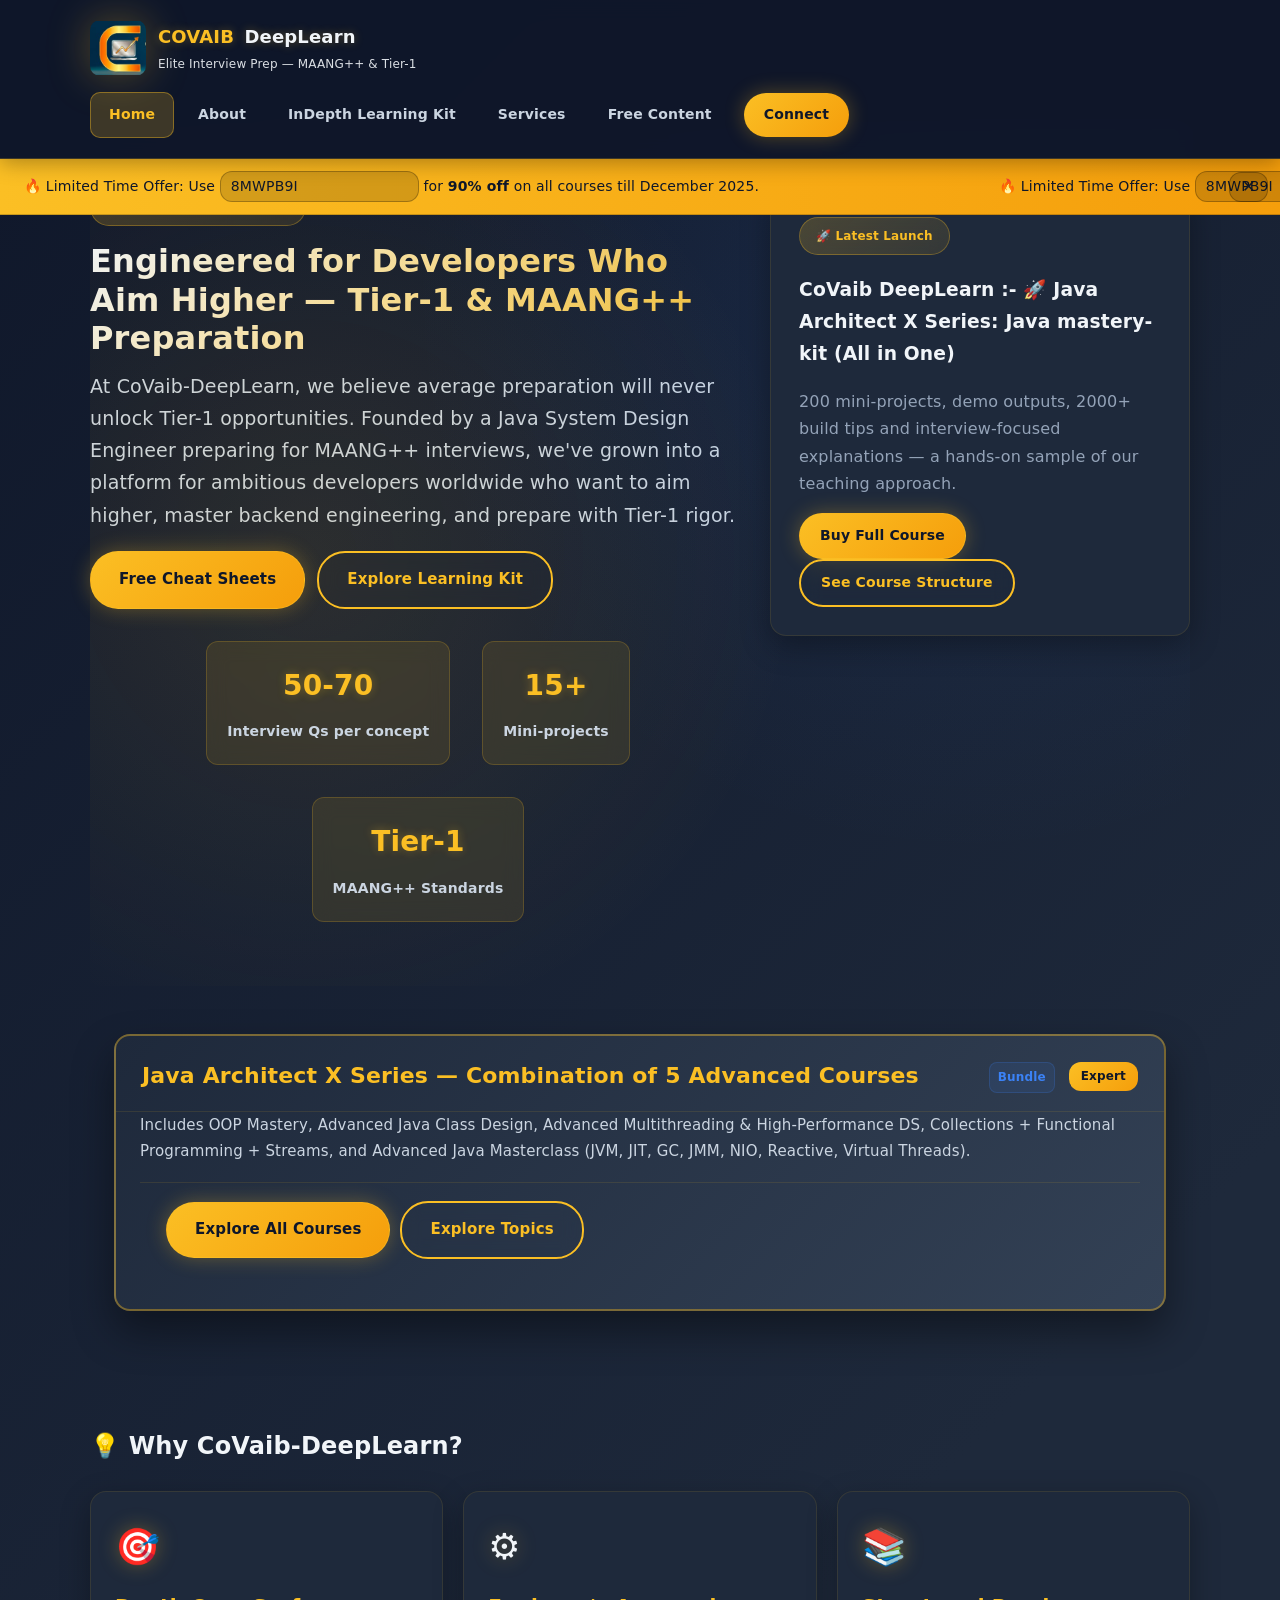
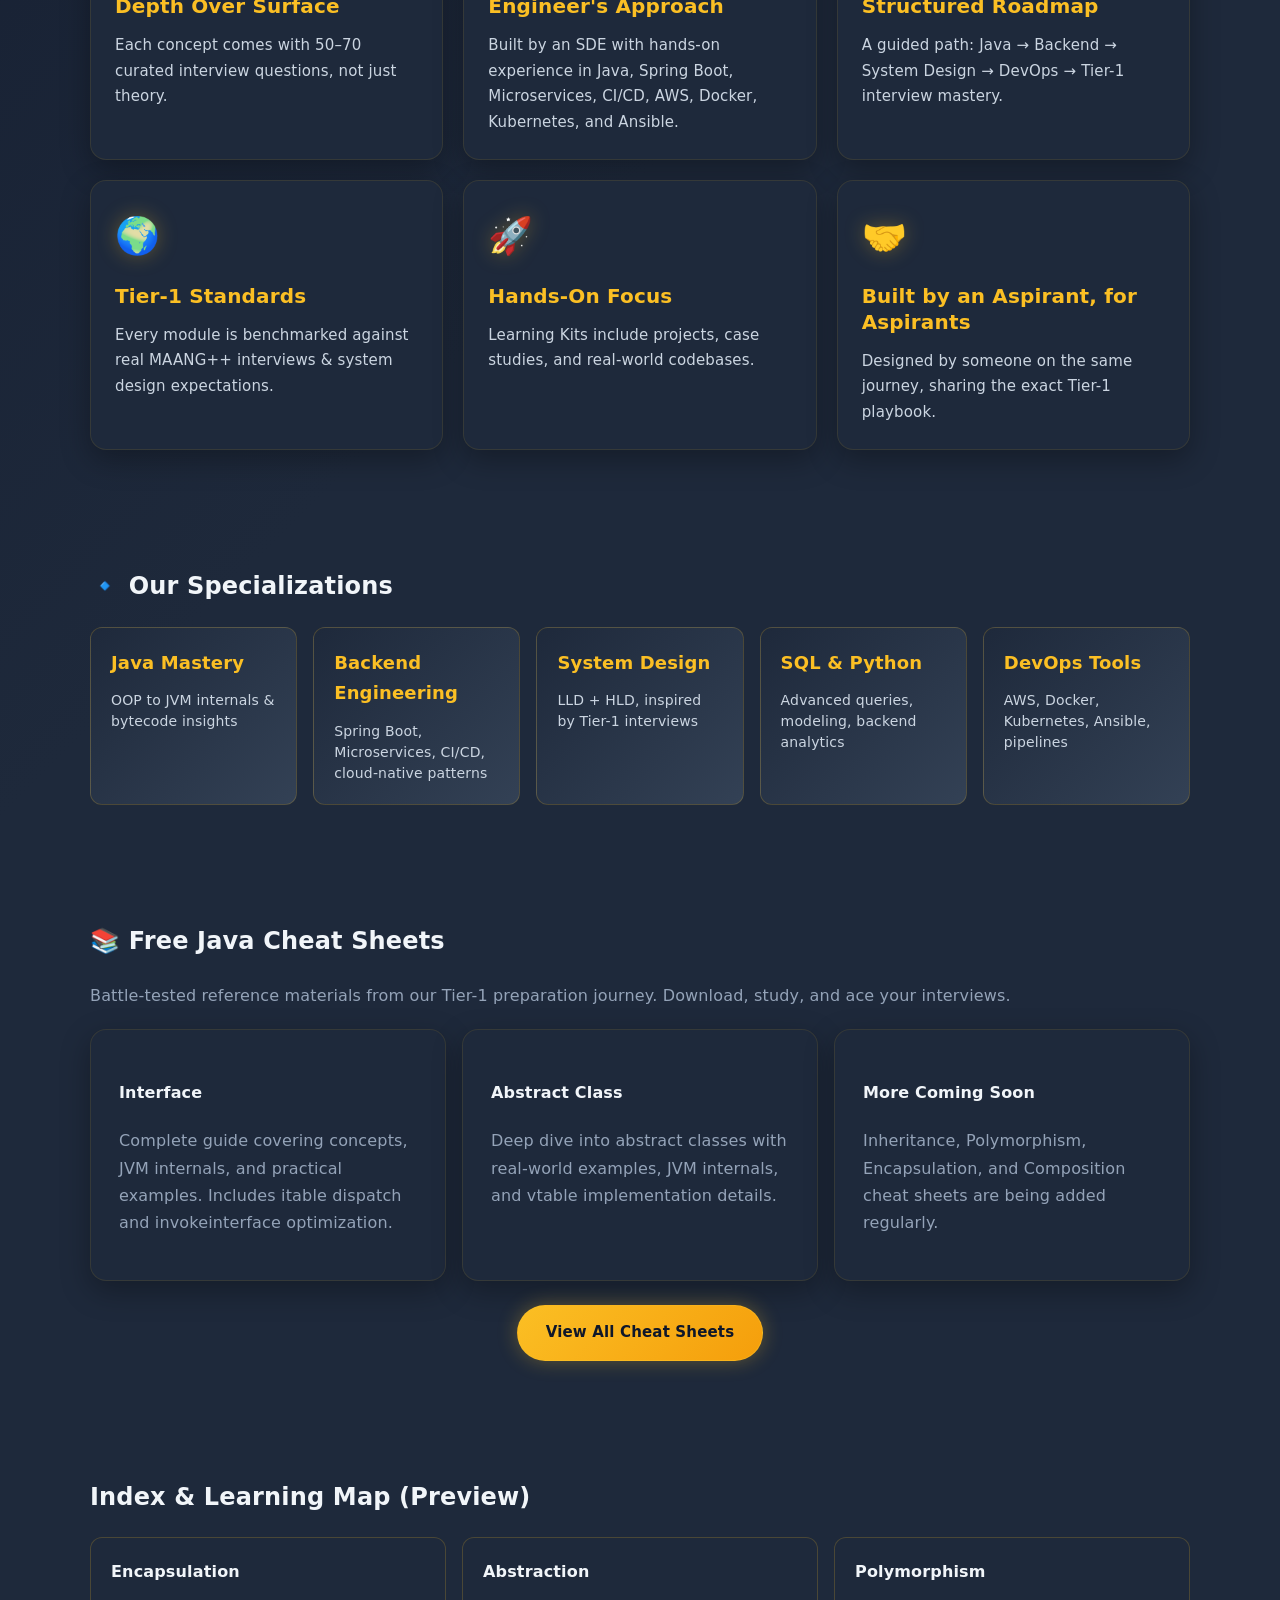
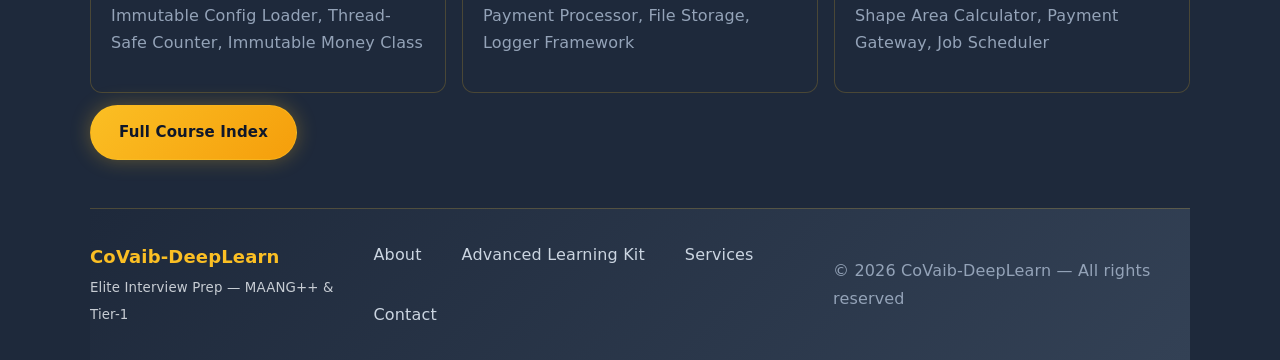
==== index.html @ 05e58637 "Copy Covaib-deepLearn website code into repository" ====
<!doctype html>
<html lang="en">
<head>
  <meta charset="utf-8" />
  <meta name="viewport" content="width=device-width,initial-scale=1" />
  <title>CoVaib-DeepLearn — Elite Tier-1 Interview Prep</title>
  <meta name="description" content="CoVaib-DeepLearn — Java, System Design, Microservices, Spring Boot, Advanced SQL. Learn with project-backed Tier-1 rigor." />
  <link rel="stylesheet" href="assets/style.css" />
  <link rel="icon" href="assets/Logo.jpg" />
</head>
<body>
  <header class="site-header">
    <div class="wrap header-inner">
      <a class="brand" href="index.html">
        <img src="assets/Logo.jpg" alt="CoVaib-DeepLearn logo" class="logo" />
        <div class="brand-text">
          <strong class="brand-name">COVAIB <span class="brand-sub">DeepLearn</span></strong>
          <small>Elite Interview Prep — MAANG++ & Tier-1</small>
        </div>
      </a>

      <nav class="nav">
        <a href="index.html" aria-current="page">Home</a>
        <a href="about.html">About</a>
        <a href="courses.html">InDepth Learning Kit</a>
        <a href="services.html">Services</a>
        <a href="free-content.html">Free Content</a>
        <a href="contact.html" class="cta">Connect</a>
      </nav>
    </div>
  </header>

  <div class="offer-banner" id="offerBanner">
    <div class="inner">
      <div class="marquee-content">
        <span>🔥 Limited Time Offer: Use <span class="offer-code">8MWPB9I</span> for <strong>90% off</strong> on all courses till December 2025.</span>
        <span>🔥 Limited Time Offer: Use <span class="offer-code">8MWPB9I</span> for <strong>90% off</strong> on all courses till December 2025.</span>
      </div>
      <button class="offer-close" id="offerClose" aria-label="Close offer">✕</button>
    </div>
  </div>

  <main>
    <!-- HERO -->
    <section class="hero wrap">
      <div class="hero-left">
        <span class="badge">🚀 CoVaib-DeepLearn Elite</span>
        <h1>Engineered for Developers Who Aim Higher — Tier-1 & MAANG++ Preparation</h1>
        <p class="lead">At CoVaib-DeepLearn, we believe average preparation will never unlock Tier-1 opportunities. Founded by a Java System Design Engineer preparing for MAANG++ interviews, we've grown into a platform for ambitious developers worldwide who want to aim higher, master backend engineering, and prepare with Tier-1 rigor.</p>

        <div class="actions">
          <a class="btn primary" href="cheat-sheets.html">Free Cheat Sheets</a>
          <a class="btn ghost" href="courses.html">Explore Learning Kit</a>
        </div>

        <div class="hero-stats">
          <div class="stat">
            <strong>50-70</strong>
            <span>Interview Qs per concept</span>
          </div>
          <div class="stat">
            <strong>15+</strong>
            <span>Mini-projects</span>
          </div>
          <div class="stat">
            <strong>Tier-1</strong>
            <span>MAANG++ Standards</span>
          </div>
        </div>
      </div>

      <aside class="hero-right card">
        <span class="badge">🚀 Latest Launch</span>
        <h3>CoVaib DeepLearn :- 🚀 Java Architect X Series: Java mastery-kit (All in One)</h3>
        <p class="muted">200 mini-projects, demo outputs, 2000+ build tips and interview-focused explanations — a hands-on sample of our teaching approach.</p>
        <div style="margin-top:12px">
          <a class="btn small" href="https://shivaniofficial.gumroad.com/l/qqallm" target="_blank">Buy Full Course</a>
          <a class="btn small ghost" href="courses.html">See Course Structure</a>
        </div>
      </aside>
    </section>

    <!-- FEATURED BUNDLE: JAVA ARCHITECT X SERIES -->
    <section class="content-section" id="architect-x-series">
      <div class="wrap">
        <div class="content-card featured">
          <div class="content-header">
            <h3>Java Architect X Series — Combination of 5 Advanced Courses</h3>
            <span class="content-type">Bundle</span>
            <span class="difficulty-badge">Expert</span>
          </div>
          <div class="content-preview">
            <p class="muted">Includes OOP Mastery, Advanced Java Class Design, Advanced Multithreading & High-Performance DS, Collections + Functional Programming + Streams, and Advanced Java Masterclass (JVM, JIT, GC, JMM, NIO, Reactive, Virtual Threads).</p>
            <div class="content-actions">
              <a class="btn primary" href="courses.html">Explore All Courses</a>
              <a class="btn ghost explore-toggle" data-target="#bundleTopics">Explore Topics</a>
            </div>
            <div class="explore-content" id="bundleTopics">
              <h4>OOP Course</h4>
              <ul class="course-topics">
                <li>Encapsulation</li>
                <li>Inheritance</li>
                <li>Polymorphism</li>
                <li>Composition</li>
                <li>Abstraction</li>
              </ul>
              <h4 style="margin-top:12px">Advanced Java Class Design & Object Management</h4>
              <ul class="course-topics">
                <li>this, super & constructor chaining (JVM init order)</li>
                <li>Copy constructor & object cloning (deep vs shallow)</li>
                <li>Serialization vs cloning — tradeoffs</li>
                <li>Singletons: enum, reflection & serialization-safe</li>
                <li>final, finally, finalize — GC lifecycle</li>
                <li>Covariance & contravariance</li>
                <li>Immutable classes & collections</li>
                <li>Marker interfaces (Serializable, Cloneable)</li>
                <li>static keyword deep dive</li>
                <li>Java String internals & performance</li>
              </ul>
              <h4 style="margin-top:12px">Advanced Multithreading, Concurrency & High-Performance DS</h4>
              <ul class="course-topics">
                <li>Threads, synchronization, locks, volatile</li>
                <li>ExecutorService, Future & CompletableFuture</li>
                <li>ForkJoin & work-stealing</li>
                <li>Atomic & ThreadLocal</li>
                <li>LRU Cache patterns</li>
                <li>Skip List — ConcurrentSkipListMap/Set</li>
                <li>Trie (prefix tree) concurrency</li>
              </ul>
              <h4 style="margin-top:12px">Collections, Functional Programming & Streams</h4>
              <ul class="course-topics">
                <li>List, Set, Map, Queue, Deque performance</li>
                <li>Concurrent collections</li>
                <li>Lambdas, method references, Optionals</li>
                <li>Streams: intermediate vs terminal, collectors</li>
                <li>Parallel streams, lazy evaluation</li>
              </ul>
              <h4 style="margin-top:12px">Advanced Java Masterclass</h4>
              <ul class="course-topics">
                <li>JVM Internals, Class Loading & Linking</li>
                <li>GC Tuning & Log Analysis</li>
                <li>JIT & HotSpot optimizations</li>
                <li>Java Memory Model (JMM)</li>
                <li>NIO, Async I/O, Reactive Programming</li>
                <li>Advanced Concurrency & Virtual Threads (Java 21+)</li>
              </ul>
            </div>
          </div>
        </div>
      </div>
    </section>

    <!-- WHY COVAIB -->
    <section id="why-covaib" class="wrap section">
      <h2>💡 Why CoVaib-DeepLearn?</h2>
      <div class="features-grid">
        <div class="feature-card">
          <div class="feature-icon">🎯</div>
          <h3>Depth Over Surface</h3>
          <p>Each concept comes with 50–70 curated interview questions, not just theory.</p>
        </div>
        <div class="feature-card">
          <div class="feature-icon">⚙️</div>
          <h3>Engineer's Approach</h3>
          <p>Built by an SDE with hands-on experience in Java, Spring Boot, Microservices, CI/CD, AWS, Docker, Kubernetes, and Ansible.</p>
        </div>
        <div class="feature-card">
          <div class="feature-icon">📚</div>
          <h3>Structured Roadmap</h3>
          <p>A guided path: Java → Backend → System Design → DevOps → Tier-1 interview mastery.</p>
        </div>
        <div class="feature-card">
          <div class="feature-icon">🌍</div>
          <h3>Tier-1 Standards</h3>
          <p>Every module is benchmarked against real MAANG++ interviews & system design expectations.</p>
        </div>
        <div class="feature-card">
          <div class="feature-icon">🚀</div>
          <h3>Hands-On Focus</h3>
          <p>Learning Kits include projects, case studies, and real-world codebases.</p>
        </div>
        <div class="feature-card">
          <div class="feature-icon">🤝</div>
          <h3>Built by an Aspirant, for Aspirants</h3>
          <p>Designed by someone on the same journey, sharing the exact Tier-1 playbook.</p>
        </div>
      </div>
    </section>

    <!-- SPECIALIZATIONS -->
    <section class="wrap section">
      <h2>🔹 Our Specializations</h2>
      <div class="specializations-grid">
        <div class="spec-card">
          <h3>Java Mastery</h3>
          <p>OOP to JVM internals & bytecode insights</p>
        </div>
        <div class="spec-card">
          <h3>Backend Engineering</h3>
          <p>Spring Boot, Microservices, CI/CD, cloud-native patterns</p>
        </div>
        <div class="spec-card">
          <h3>System Design</h3>
          <p>LLD + HLD, inspired by Tier-1 interviews</p>
        </div>
        <div class="spec-card">
          <h3>SQL & Python</h3>
          <p>Advanced queries, modeling, backend analytics</p>
        </div>
        <div class="spec-card">
          <h3>DevOps Tools</h3>
          <p>AWS, Docker, Kubernetes, Ansible, pipelines</p>
        </div>
      </div>
    </section>

    <!-- FREE CHEAT SHEETS -->
    <section id="cheat-sheets" class="wrap section">
      <h2>📚 Free Java Cheat Sheets</h2>
      <p class="muted">Battle-tested reference materials from our Tier-1 preparation journey. Download, study, and ace your interviews.</p>

      <div class="grid-3">
        <article class="card">
          <h4>Interface</h4>
          <p class="muted">Complete guide covering concepts, JVM internals, and practical examples. Includes itable dispatch and invokeinterface optimization.</p>
        </article>

        <article class="card">
          <h4>Abstract Class</h4>
          <p class="muted">Deep dive into abstract classes with real-world examples, JVM internals, and vtable implementation details.</p>
        </article>

        <article class="card">
          <h4>More Coming Soon</h4>
          <p class="muted">Inheritance, Polymorphism, Encapsulation, and Composition cheat sheets are being added regularly.</p>
        </article>
      </div>

      <div style="text-align:center;margin-top:24px">
        <a class="btn primary" href="cheat-sheets.html">View All Cheat Sheets</a>
      </div>
    </section>

    <!-- INDEX PREVIEW -->
    <section class="wrap section">
      <h2>Index & Learning Map (Preview)</h2>
      <div class="index-grid">
        <div class="index-card">
          <strong>Encapsulation</strong>
          <p class="muted">Immutable Config Loader, Thread-Safe Counter, Immutable Money Class</p>
        </div>
        <div class="index-card">
          <strong>Abstraction</strong>
          <p class="muted">Payment Processor, File Storage, Logger Framework</p>
        </div>
        <div class="index-card">
          <strong>Polymorphism</strong>
          <p class="muted">Shape Area Calculator, Payment Gateway, Job Scheduler</p>
        </div>
      </div>
      <div style="margin-top:12px">
        <a class="btn" href="courses.html">Full Course Index</a>
      </div>
    </section>
  </main>

  <footer class="site-footer">
    <div class="wrap footer-inner">
      <div>
        <strong>CoVaib-DeepLearn</strong><br />
        <small class="muted">Elite Interview Prep — MAANG++ & Tier-1</small>
      </div>
      <div class="footer-actions">
        <a href="about.html">About</a>
        <a href="courses.html">Advanced Learning Kit</a>
        <a href="services.html">Services</a>
        <a href="contact.html">Contact</a>
      </div>
      <div class="muted">© <span id="year"></span> CoVaib-DeepLearn — All rights reserved</div>
    </div>
  </footer>

  <a href="#top" id="backToTop" class="back-to-top"><span class="btn ghost">Back to top ↑</span></a>

  <script>
    document.getElementById('year').textContent = new Date().getFullYear();
    const backToTop = document.getElementById('backToTop');
    window.addEventListener('scroll',()=>{
      if(window.scrollY>300){backToTop.classList.add('show')}else{backToTop.classList.remove('show')}
    });
    // offer banner close (persist for session) and dynamic positioning
    (function(){
      const banner=document.getElementById('offerBanner');
      const close=document.getElementById('offerClose');
      const body=document.body;
      const header=document.querySelector('.site-header');
      function updateBannerPosition(){
        if(header&&banner){
          const headerHeight=header.offsetHeight;
          banner.style.top=headerHeight+'px';
        }
      }
      function updateBannerState(){
        if(banner&&banner.style.display!=='none'){
          body.classList.add('has-offer-banner');
          updateBannerPosition();
        }else{
          body.classList.remove('has-offer-banner');
        }
      }
      if(sessionStorage.getItem('offerDismissed')==='1'){
        if(banner)banner.style.display='none';
      }else{
        body.classList.add('has-offer-banner');
      }
      updateBannerPosition();
      updateBannerState();
      window.addEventListener('resize',updateBannerPosition);
      close&&close.addEventListener('click',()=>{
        if(banner)banner.style.display='none';
        sessionStorage.setItem('offerDismissed','1');
        body.classList.remove('has-offer-banner');
      });
    })();
    // explore toggle
    document.querySelectorAll('.explore-toggle').forEach(btn=>{
      btn.addEventListener('click',()=>{
        const sel=btn.getAttribute('data-target');
        const panel=sel?document.querySelector(sel):btn.parentElement.nextElementSibling;
        if(panel){panel.style.display=panel.style.display==='block'?'none':'block'}
      })
    });
  </script>
</body>
</html>
---- assets/style.css ----
/* assets/style.css - CoVaib Dark Theme with Modern Effects */
:root{
  --bg:#0f172a;
  --bg-secondary:#1e293b;
  --card:#1e293b;
  --card-hover:#334155;
  --muted:#94a3b8;
  --text:#f1f5f9;
  --text-secondary:#cbd5e1;
  --gold:#fbbf24;
  --gold-light:#fcd34d;
  --gold-dark:#f59e0b;
  --accent:#3b82f6;
  --accent-2:#06b6d4;
  --accent-3:#8b5cf6;
  --radius:12px;
  --radius-lg:16px;
  --max:1100px;
  --gap:18px;
  --mono:Inter,system-ui,Segoe UI,Roboto,Arial;
  --shadow:0 10px 30px rgba(0,0,0,0.3);
  --shadow-lg:0 20px 40px rgba(0,0,0,0.4);
  --glow:0 0 20px rgba(251,191,36,0.3)
}
*{box-sizing:border-box}
body{font-family:var(--mono);margin:0;background:linear-gradient(135deg,var(--bg) 0%,#1e293b 50%,var(--bg-secondary) 100%);color:var(--text);-webkit-font-smoothing:antialiased;line-height:1.7;min-height:100vh;letter-spacing:0.01em}
.wrap{max-width:var(--max);margin:0 auto;padding:0 24px}
.header-inner{display:flex;align-items:center;justify-content:space-between;padding:20px 0;flex-wrap:wrap;gap:16px}
.brand{display:flex;align-items:center;gap:12px;text-decoration:none;color:inherit}
.logo{width:56px;height:56px;border-radius:10px;display:inline-block;transition:all 0.3s ease;object-fit:contain;filter:drop-shadow(var(--glow))}
.brand:hover .logo{transform:scale(1.05) rotate(2deg);filter:drop-shadow(0 0 25px rgba(251,191,36,0.5))}
.brand-text{display:flex;flex-direction:column;align-items:flex-start}
.brand-name{font-size:18px;font-weight:800;text-shadow:0 0 10px rgba(251,191,36,0.3)}
.brand-name{color:var(--gold)}
.brand-sub{color:var(--text);margin-left:4px}
.brand-text small{color:var(--text);font-size:12px;margin-top:2px;opacity:0.9}
.nav{display:flex;gap:6px;flex-wrap:wrap;align-items:center}
.nav a{margin-left:0;color:var(--text-secondary);text-decoration:none;font-weight:600;padding:10px 18px;border-radius:10px;transition:all 0.25s ease;position:relative;overflow:hidden;font-size:14px}
.nav a::before{content:'';position:absolute;top:0;left:-100%;width:100%;height:100%;background:linear-gradient(90deg,transparent,rgba(251,191,36,0.1),transparent);transition:left 0.5s ease}
.nav a:hover::before{left:100%}
.nav a:hover{color:var(--gold);background:rgba(251,191,36,0.1);transform:translateY(-2px)}
.nav a[aria-current="page"]{color:var(--gold);background:rgba(251,191,36,0.2);border:1px solid rgba(251,191,36,0.4);font-weight:700}
.nav a.cta{background:linear-gradient(135deg,var(--gold),var(--gold-dark));color:var(--bg);padding:10px 20px;border-radius:25px;margin-left:8px;font-weight:700;box-shadow:var(--glow)}
.nav a.cta:hover{transform:translateY(-3px) scale(1.05);box-shadow:0 0 30px rgba(251,191,36,0.4);color:var(--bg)}
.nav a[href="free-content.html"]{display:inline-block;white-space:nowrap}
.site-header{position:fixed;top:0;left:0;right:0;background:rgba(15,23,42,0.95);backdrop-filter:blur(10px);border-bottom:1px solid rgba(251,191,36,0.2);z-index:70;box-shadow:0 4px 20px rgba(0,0,0,0.3);transition:all 0.3s ease}
body.has-offer-banner .offer-banner{display:block}
body:not(.has-offer-banner) .offer-banner{display:none}
body:not(.has-offer-banner) main{margin-top:76px}
body.has-offer-banner main{margin-top:124px;transition:margin-top 0.3s ease}

/* hero */
.hero{display:grid;grid-template-columns:1fr;gap:24px;padding:40px 0;align-items:start;position:relative}
.hero::before{content:'';position:absolute;top:0;left:0;right:0;bottom:0;background:radial-gradient(circle at 20% 50%,rgba(251,191,36,0.1) 0%,transparent 50%),radial-gradient(circle at 80% 20%,rgba(59,130,246,0.1) 0%,transparent 50%);pointer-events:none}
.badge{display:inline-block;background:linear-gradient(135deg,rgba(251,191,36,0.2),rgba(251,191,36,0.1));color:var(--gold);padding:8px 16px;border-radius:25px;font-weight:700;font-size:12px;border:1px solid rgba(251,191,36,0.3);backdrop-filter:blur(10px);animation:pulse 2s infinite}
@keyframes pulse{0%,100%{opacity:1}50%{opacity:0.8}}
h1{font-size:clamp(24px,5vw,32px);margin:16px 0 12px;line-height:1.2;background:linear-gradient(135deg,var(--text) 0%,var(--gold) 100%);-webkit-background-clip:text;-webkit-text-fill-color:transparent;background-clip:text;font-weight:800}
.lead{color:var(--text-secondary);margin:0 0 20px;font-size:clamp(16px,2.5vw,19px);line-height:1.7;max-width:85ch}
.actions{display:flex;gap:12px;flex-wrap:wrap}
.btn{display:inline-flex;padding:14px 28px;border-radius:28px;text-decoration:none;font-weight:700;font-size:15px;transition:all 0.25s cubic-bezier(0.4,0,0.2,1);position:relative;overflow:hidden;background:linear-gradient(135deg,var(--gold),var(--gold-dark));color:var(--bg);box-shadow:var(--glow);border:1px solid rgba(251,191,36,0.5);min-height:48px;align-items:center;justify-content:center}
.btn::before{content:'';position:absolute;top:0;left:-100%;width:100%;height:100%;background:linear-gradient(90deg,transparent,rgba(255,255,255,0.25),transparent);transition:left 0.4s ease}
.btn:hover::before{left:100%}
.btn:hover{transform:translateY(-2px);box-shadow:0 6px 24px rgba(251,191,36,0.5);outline:none}
.btn:active{transform:translateY(0px);box-shadow:0 2px 12px rgba(251,191,36,0.4)}
.btn.primary{background:linear-gradient(135deg,var(--gold),var(--gold-dark));color:var(--bg);box-shadow:var(--glow);border:1px solid rgba(251,191,36,0.5)}
.btn.primary:hover{transform:translateY(-2px);box-shadow:0 6px 24px rgba(251,191,36,0.5)}
.btn.ghost{border:2px solid var(--gold);background:transparent;color:var(--gold);backdrop-filter:blur(10px);box-shadow:none}
.btn.ghost:hover{background:rgba(251,191,36,0.12);transform:translateY(-2px);box-shadow:0 4px 16px rgba(251,191,36,0.25);border-color:var(--gold-light)}
.btn.small{padding:10px 20px;font-size:14px;min-height:40px}
.quicklist{margin-top:16px;padding:0;list-style:none}
.quicklist li{padding:8px 0;color:var(--text-secondary);position:relative;padding-left:20px}
.quicklist li::before{content:'✨';position:absolute;left:0;color:var(--gold)}

/* local in-page nav */
.local-nav{display:flex;gap:8px;flex-wrap:wrap;justify-content:center;margin:8px 0 16px 0}

/* layout */
.section{padding:48px 0;position:relative}
.card{background:var(--card);padding:28px;border-radius:var(--radius-lg);box-shadow:var(--shadow);border:1px solid rgba(251,191,36,0.1);transition:all 0.25s cubic-bezier(0.4,0,0.2,1);backdrop-filter:blur(10px)}
.card:hover{transform:translateY(-4px);box-shadow:var(--shadow-lg);border-color:rgba(251,191,36,0.3)}
.grid-3{display:grid;grid-template-columns:1fr;gap:16px;margin-top:20px}
.index-grid{display:grid;grid-template-columns:1fr;gap:16px}
.index-card{padding:20px;border-radius:var(--radius);background:var(--card);border:1px solid rgba(251,191,36,0.2);transition:all 0.3s ease;backdrop-filter:blur(10px)}
.index-card:hover{transform:translateY(-3px);border-color:var(--gold);box-shadow:0 0 20px rgba(251,191,36,0.2)}
.muted{color:var(--muted)}
.mini{list-style:none;padding:0;margin:12px 0 0 0}
.mini li{padding:4px 0;color:var(--text-secondary);position:relative;padding-left:16px}
.mini li::before{content:'•';position:absolute;left:0;color:var(--gold);font-weight:bold}

/* courses */
.grid-2{display:grid;grid-template-columns:1fr;gap:12px}
.bullet{padding-left:18px}
.bullet li{margin-bottom:8px}

/* contact/cards */
.contact-grid{display:grid;grid-template-columns:1fr;gap:16px}
.contact-grid .card{background:var(--card);padding:24px;border-radius:var(--radius-lg);box-shadow:var(--shadow);border:1px solid rgba(251,191,36,0.2);backdrop-filter:blur(10px);transition:all 0.3s ease}
.contact-grid .card:hover{transform:translateY(-3px);border-color:rgba(251,191,36,0.4);box-shadow:var(--shadow-lg)}
.contact-grid .card h3{color:var(--gold);font-weight:700;margin:0 0 12px 0}
.contact-grid .card p{margin:0;color:var(--text-secondary)}
.contact-grid .card a{color:var(--gold);text-decoration:none;transition:color 0.3s ease}
.contact-grid .card a:hover{color:var(--gold-light)}

.footer-inner{display:flex;align-items:center;justify-content:space-between;gap:12px;padding:24px 0;border-top:1px solid rgba(251,191,36,0.2);background:linear-gradient(135deg,var(--card) 0%,var(--card-hover) 100%);backdrop-filter:blur(10px)}
.footer-inner strong{color:var(--gold);font-size:18px;font-weight:800}
.footer-inner small{color:var(--text);opacity:0.8}
.footer-actions{display:flex;gap:16px;flex-wrap:wrap}
.footer-actions a{margin-left:0;color:var(--text-secondary);text-decoration:none;padding:8px 12px;border-radius:8px;transition:all 0.3s ease}
.footer-actions a:hover{color:var(--gold);background:rgba(251,191,36,0.1);transform:translateY(-2px)}

/* cheat sheets styles */
.cheat-sheets-intro{background:linear-gradient(135deg,var(--card) 0%,var(--card-hover) 100%);padding:32px;border-radius:var(--radius-lg);margin:24px 0;border:1px solid rgba(251,191,36,0.2);backdrop-filter:blur(10px)}
.cheat-sheets-intro h2{color:var(--gold);margin:0 0 16px 0;font-size:24px}
.cheat-sheets-intro p{margin:0 0 16px 0;color:var(--text-secondary);font-size:18px}
.cheat-sheets-intro .bullet{list-style:none;padding:0;margin:16px 0}
.cheat-sheets-intro .bullet li{padding:8px 0;color:var(--text-secondary);position:relative;padding-left:24px}
.cheat-sheets-intro .bullet li::before{content:'✨';position:absolute;left:0;color:var(--gold)}

.cheat-sheets-grid{display:grid;grid-template-columns:1fr;gap:24px;margin:32px 0}
.cheat-sheet-card{background:var(--card);border-radius:var(--radius-lg);box-shadow:var(--shadow);border:1px solid rgba(251,191,36,0.1);transition:all 0.3s ease;backdrop-filter:blur(10px);overflow:hidden;position:relative}
.cheat-sheet-card::before{content:'';position:absolute;top:0;left:0;right:0;height:4px;background:linear-gradient(90deg,var(--gold),var(--accent));opacity:0;transition:opacity 0.3s ease}
.cheat-sheet-card:hover::before{opacity:1}
.cheat-sheet-card:hover{transform:translateY(-6px);box-shadow:var(--shadow-lg);border-color:rgba(251,191,36,0.3)}

.cheat-sheet-header{display:flex;justify-content:space-between;align-items:center;padding:24px 24px 16px 24px;border-bottom:1px solid rgba(251,191,36,0.1)}
.cheat-sheet-header h3{color:var(--gold);font-size:24px;font-weight:800;margin:0}
.difficulty-badge{background:linear-gradient(135deg,var(--gold),var(--gold-dark));color:var(--bg);padding:4px 12px;border-radius:12px;font-size:12px;font-weight:700}
/* difficulty levels */
.difficulty-badge.core{background:linear-gradient(135deg,#22c55e,#16a34a);color:#0f172a;border:1px solid rgba(34,197,94,0.6)}
.difficulty-badge.advanced{background:#ffffff;color:#0f172a;border:1px solid rgba(255,255,255,0.6)}
.difficulty-badge.expert{background:linear-gradient(135deg,var(--gold),var(--gold-dark));color:var(--bg);border:1px solid rgba(251,191,36,0.5)}

.cheat-sheet-preview{padding:0 24px 24px 24px}
.cheat-sheet-preview h4{color:var(--gold);font-size:18px;font-weight:700;margin:20px 0 12px 0}
.cheat-sheet-preview h4:first-child{margin-top:0}
.cheat-sheet-preview p{margin:0 0 12px 0;color:var(--text-secondary);line-height:1.6}
.cheat-sheet-preview ul{margin:0 0 16px 0;padding-left:20px}
.cheat-sheet-preview li{margin:8px 0;color:var(--text-secondary);line-height:1.5}
.cheat-sheet-preview code{background:rgba(251,191,36,0.1);color:var(--gold);padding:2px 6px;border-radius:4px;font-family:monospace;font-size:14px}

.code-example{background:var(--bg);border:1px solid rgba(251,191,36,0.2);border-radius:var(--radius);padding:20px;margin:16px 0}
.code-example h4{color:var(--gold);margin:0 0 12px 0;font-size:16px}
.code-example pre{background:transparent;color:var(--text);margin:0;overflow-x:auto}
.code-example code{background:transparent;color:var(--text);padding:0;font-family:'Courier New',monospace;font-size:14px;line-height:1.5}

.cheat-sheet-actions{padding:16px 24px 24px 24px;display:flex;gap:12px;border-top:1px solid rgba(251,191,36,0.1)}

.cheat-sheets-cta{background:linear-gradient(135deg,var(--gold) 0%,var(--gold-dark) 100%);color:var(--bg);padding:40px;border-radius:var(--radius-lg);margin:40px 0;text-align:center;box-shadow:var(--glow);position:relative;overflow:hidden}
.cheat-sheets-cta::before{content:'';position:absolute;top:0;left:0;right:0;bottom:0;background:radial-gradient(circle at 50% 50%,rgba(255,255,255,0.1) 0%,transparent 70%);pointer-events:none}
.cheat-sheets-cta h2{font-size:28px;font-weight:800;margin:0 0 16px 0;position:relative;z-index:1}
.cheat-sheets-cta p{font-size:18px;margin:0 0 24px 0;opacity:0.9;position:relative;z-index:1}
.cheat-sheets-cta .actions{position:relative;z-index:1}

/* free content page styles */
.content-intro{background:linear-gradient(135deg,var(--card) 0%,var(--card-hover) 100%);padding:40px;border-radius:var(--radius-lg);margin:24px 0;border:1px solid rgba(251,191,36,0.2);backdrop-filter:blur(10px);text-align:center}
.content-intro h2{color:var(--gold);margin:0 0 20px 0;font-size:28px;font-weight:800}
.content-intro p{margin:0 0 32px 0;color:var(--text-secondary);font-size:18px;line-height:1.6}
.intro-features{display:grid;grid-template-columns:1fr;gap:24px;margin-top:32px}
.intro-feature{text-align:center;padding:24px;background:rgba(251,191,36,0.05);border-radius:var(--radius);border:1px solid rgba(251,191,36,0.1)}
.intro-feature .feature-icon{font-size:32px;display:block;margin-bottom:12px}
.intro-feature h3{color:var(--gold);font-size:20px;font-weight:700;margin:0 0 8px 0}
.intro-feature p{margin:0;color:var(--text-secondary);font-size:14px}

.content-section{margin:48px 0}
.section-header{text-align:center;margin-bottom:32px}
.section-header h2{color:var(--gold);font-size:32px;font-weight:800;margin:0 0 12px 0}
.section-header p{color:var(--text-secondary);font-size:18px;margin:0}

.content-grid{display:grid;grid-template-columns:1fr;gap:24px}
.content-card{background:var(--card);border-radius:var(--radius-lg);box-shadow:var(--shadow);border:1px solid rgba(251,191,36,0.1);transition:all 0.3s ease;backdrop-filter:blur(10px);overflow:hidden;position:relative}
.content-card::before{content:'';position:absolute;top:0;left:0;right:0;height:4px;background:linear-gradient(90deg,var(--gold),var(--accent));opacity:0;transition:opacity 0.3s ease}
.content-card:hover::before{opacity:1}
.content-card:hover{transform:translateY(-6px);box-shadow:var(--shadow-lg);border-color:rgba(251,191,36,0.3)}

.content-header{display:flex;justify-content:space-between;align-items:flex-start;padding:26px 26px 18px 26px;border-bottom:1px solid rgba(251,191,36,0.1);flex-wrap:wrap;gap:14px}
.content-header h3{color:var(--gold);font-size:clamp(18px,2.5vw,22px);font-weight:800;margin:0;flex:1;min-width:200px;line-height:1.3}
.content-type{background:rgba(59,130,246,0.1);color:var(--accent);padding:4px 8px;border-radius:8px;font-size:12px;font-weight:600;border:1px solid rgba(59,130,246,0.2)}
.difficulty-badge{background:linear-gradient(135deg,var(--gold),var(--gold-dark));color:var(--bg);padding:4px 12px;border-radius:12px;font-size:12px;font-weight:700}

.content-preview{padding:0 24px 24px 24px}
.content-preview p{margin:0 0 18px 0;color:var(--text-secondary);line-height:1.75;font-size:15px}
.content-tags{display:flex;gap:8px;flex-wrap:wrap;margin-top:16px}
.tag{background:rgba(251,191,36,0.1);color:var(--gold);padding:4px 8px;border-radius:12px;font-size:12px;font-weight:600;border:1px solid rgba(251,191,36,0.2)}

.content-actions{padding:18px 26px 26px 26px;display:flex;gap:10px;border-top:1px solid rgba(251,191,36,0.1);flex-wrap:wrap;align-items:center}

.content-cta{background:linear-gradient(135deg,rgba(251,191,36,0.15) 0%,rgba(251,191,36,0.25) 100%);color:var(--text);padding:48px;border-radius:var(--radius-lg);margin:48px 0;text-align:center;box-shadow:0 8px 32px rgba(251,191,36,0.2);border:2px solid rgba(251,191,36,0.3);position:relative;overflow:hidden;backdrop-filter:blur(10px)}
.content-cta::before{content:'';position:absolute;top:0;left:0;right:0;bottom:0;background:radial-gradient(circle at 50% 50%,rgba(255,255,255,0.1) 0%,transparent 70%);pointer-events:none}
.content-cta h2{font-size:32px;font-weight:800;margin:0 0 20px 0;position:relative;z-index:1;color:var(--gold)}
.content-cta p{font-size:20px;margin:0 0 32px 0;opacity:0.9;position:relative;z-index:1;line-height:1.6;color:var(--text-secondary)}
.content-cta .actions{position:relative;z-index:1;display:flex;gap:16px;justify-content:center;flex-wrap:wrap}

/* compact centered sections */
.center-section .section-header{text-align:center}
.center-section .content-grid{ justify-items:center }
.center-card{ text-align:center; max-width:1000px; width:100%; margin:0 auto }
.center-card .content-preview{ text-align:center }
.centered-list{ list-style:none; padding:0; margin:0; display:inline-block; text-align:left }
.centered-list li{ margin:6px 0; color:var(--text-secondary) }

/* enhanced highlight card */
.center-card.enhanced{border:2px solid rgba(251,191,36,0.35);background:linear-gradient(135deg,var(--card) 0%,var(--card-hover) 100%);box-shadow:var(--shadow-lg)}
.center-card.enhanced .content-header h3{color:var(--gold);font-weight:800}

/* featured course card */
.content-card.featured{border:2px solid rgba(251,191,36,0.4);background:linear-gradient(135deg,var(--card) 0%,var(--card-hover) 100%);box-shadow:var(--shadow-lg);position:relative}
.content-card.featured::before{content:'⭐';position:absolute;top:12px;right:12px;font-size:20px;color:var(--gold)}
.content-card.featured .content-header h3{color:var(--gold);font-weight:800}

/* center the special card under mastery kit */
#mastery-kit .content-grid{justify-items:center}

/* community section styles */
.community-section{margin:48px 0;text-align:center}
.community-section h2{color:var(--gold);font-size:32px;font-weight:800;margin:0 0 16px 0}
.community-section p{color:var(--text-secondary);font-size:18px;margin:0 0 32px 0}
.community-grid{display:grid;grid-template-columns:1fr;gap:24px;margin-top:32px}
.community-card{background:var(--card);padding:32px;border-radius:var(--radius-lg);box-shadow:var(--shadow);border:1px solid rgba(251,191,36,0.1);transition:all 0.3s ease;backdrop-filter:blur(10px);text-align:center;position:relative;overflow:hidden}
.community-card::before{content:'';position:absolute;top:0;left:0;right:0;height:4px;background:linear-gradient(90deg,var(--gold),var(--accent));opacity:0;transition:opacity 0.3s ease}
.community-card:hover::before{opacity:1}
.community-card:hover{transform:translateY(-6px);box-shadow:var(--shadow-lg);border-color:rgba(251,191,36,0.3)}
.community-icon{font-size:48px;margin-bottom:16px;display:block}
.community-card h3{color:var(--gold);font-size:24px;font-weight:800;margin:0 0 16px 0}
.community-card p{color:var(--text-secondary);margin:0 0 24px 0;line-height:1.6}


/* new enhanced styles */
.hero-stats{display:flex;gap:32px;margin-top:32px;flex-wrap:wrap;justify-content:center}
.stat{text-align:center;padding:20px;background:rgba(251,191,36,0.1);border-radius:var(--radius);border:1px solid rgba(251,191,36,0.2);backdrop-filter:blur(10px);transition:all 0.3s ease;min-width:120px}
.stat:hover{transform:translateY(-3px);background:rgba(251,191,36,0.15);border-color:rgba(251,191,36,0.4)}
.stat strong{display:block;font-size:28px;color:var(--gold);margin-bottom:8px;font-weight:800;text-shadow:0 0 10px rgba(251,191,36,0.3)}
.stat span{font-size:14px;color:var(--text-secondary);font-weight:600}

.features-grid{display:grid;grid-template-columns:1fr;gap:20px;margin-top:24px}
.feature-card{background:var(--card);padding:24px;border-radius:var(--radius-lg);box-shadow:var(--shadow);transition:all 0.3s ease;border:1px solid rgba(251,191,36,0.1);backdrop-filter:blur(10px);position:relative;overflow:hidden}
.feature-card::before{content:'';position:absolute;top:0;left:0;right:0;height:3px;background:linear-gradient(90deg,var(--gold),var(--accent));opacity:0;transition:opacity 0.3s ease}
.feature-card:hover::before{opacity:1}
.feature-card:hover{transform:translateY(-8px);box-shadow:var(--shadow-lg);border-color:rgba(251,191,36,0.3)}
.feature-icon{font-size:36px;margin-bottom:16px;filter:drop-shadow(0 0 10px rgba(251,191,36,0.3))}
.feature-card h3{margin:0 0 14px 0;font-size:20px;color:var(--gold);font-weight:700;line-height:1.3}
.feature-card p{margin:0;color:var(--text-secondary);line-height:1.7;font-size:15px}

.specializations-grid{display:grid;grid-template-columns:1fr;gap:16px;margin-top:20px}
.spec-card{background:linear-gradient(135deg,var(--card) 0%,var(--card-hover) 100%);padding:20px;border-radius:var(--radius);border:1px solid rgba(251,191,36,0.2);transition:all 0.3s ease;backdrop-filter:blur(10px);position:relative}
.spec-card::before{content:'';position:absolute;top:0;left:0;right:0;bottom:0;background:linear-gradient(135deg,rgba(251,191,36,0.05),transparent);opacity:0;transition:opacity 0.3s ease;border-radius:var(--radius)}
.spec-card:hover::before{opacity:1}
.spec-card:hover{border-color:var(--gold);transform:translateY(-4px);box-shadow:0 0 20px rgba(251,191,36,0.2)}
.spec-card h3{margin:0 0 12px 0;font-size:18px;color:var(--gold);font-weight:700}
.spec-card p{margin:0;font-size:14px;color:var(--text-secondary);line-height:1.5}

.about-intro{background:linear-gradient(135deg,var(--card) 0%,var(--card-hover) 100%);padding:32px;border-radius:var(--radius-lg);margin:24px 0;border:1px solid rgba(251,191,36,0.2);backdrop-filter:blur(10px)}
.mission-section{background:linear-gradient(135deg,var(--gold) 0%,var(--gold-dark) 100%);color:var(--bg);padding:40px;border-radius:var(--radius-lg);margin:32px 0;text-align:center;box-shadow:var(--glow);position:relative;overflow:hidden}
.mission-section::before{content:'';position:absolute;top:0;left:0;right:0;bottom:0;background:radial-gradient(circle at 50% 50%,rgba(255,255,255,0.1) 0%,transparent 70%);pointer-events:none}
.mission-text{font-size:24px;font-weight:700;margin:0;position:relative;z-index:1}
.founder-story{background:var(--card);padding:32px;border-radius:var(--radius-lg);box-shadow:var(--shadow);margin:24px 0;border:1px solid rgba(251,191,36,0.2);backdrop-filter:blur(10px)}

.course-structure{background:linear-gradient(135deg,var(--card) 0%,var(--card-hover) 100%);padding:32px;border-radius:var(--radius-lg);margin:24px 0;border:1px solid rgba(251,191,36,0.2);backdrop-filter:blur(10px)}
.structure-steps{display:grid;grid-template-columns:1fr;gap:20px;margin:24px 0}
.step{display:flex;align-items:flex-start;gap:20px;background:var(--card);padding:24px;border-radius:var(--radius-lg);box-shadow:var(--shadow);border:1px solid rgba(251,191,36,0.1);transition:all 0.3s ease;backdrop-filter:blur(10px)}
.step:hover{transform:translateY(-3px);border-color:rgba(251,191,36,0.3);box-shadow:var(--shadow-lg)}
.step-number{font-size:28px;flex-shrink:0;filter:drop-shadow(0 0 10px rgba(251,191,36,0.3))}
.step-content h3{margin:0 0 12px 0;font-size:20px;color:var(--gold);font-weight:700}
.step-content p{margin:0;color:var(--text-secondary);line-height:1.6}
.structure-note{text-align:center;font-style:italic;color:var(--muted);margin-top:20px;font-size:16px}

.live-course{background:linear-gradient(135deg,rgba(251,191,36,0.15) 0%,rgba(251,191,36,0.25) 100%);color:var(--text);padding:40px;border-radius:var(--radius-lg);margin:24px 0;position:relative;overflow:hidden;box-shadow:0 8px 32px rgba(251,191,36,0.2);border:2px solid rgba(251,191,36,0.3);backdrop-filter:blur(10px)}
.live-course::before{content:'';position:absolute;top:0;right:0;width:250px;height:250px;background:radial-gradient(circle,rgba(255,255,255,0.2) 0%,transparent 70%);border-radius:50%;transform:translate(30%,-30%)}
.course-badge{background:rgba(251,191,36,0.2);color:var(--gold);padding:8px 16px;border-radius:25px;font-size:12px;font-weight:700;display:inline-block;margin-bottom:20px;border:1px solid rgba(251,191,36,0.4);backdrop-filter:blur(10px)}
.live-course h2{margin:0 0 16px 0;font-size:32px;font-weight:800;text-shadow:0 2px 4px rgba(0,0,0,0.1)}
.course-description{font-size:20px;margin:0 0 24px 0;opacity:0.9;line-height:1.6}
.course-features{display:flex;gap:12px;flex-wrap:wrap;margin-bottom:28px}
.feature-tag{background:rgba(251,191,36,0.15);color:var(--gold);padding:6px 12px;border-radius:20px;font-size:12px;font-weight:600;border:1px solid rgba(251,191,36,0.3);backdrop-filter:blur(10px)}

.upcoming-section{margin:40px 0}
.upcoming-grid{display:grid;grid-template-columns:1fr;gap:20px;margin-top:24px}
.course-card{background:var(--card);padding:28px;border-radius:var(--radius-lg);box-shadow:var(--shadow);transition:all 0.3s ease;border:1px solid rgba(251,191,36,0.2);backdrop-filter:blur(10px);position:relative;overflow:hidden}
.course-card::before{content:'';position:absolute;top:0;left:0;right:0;height:4px;background:linear-gradient(90deg,var(--gold),var(--accent));opacity:0;transition:opacity 0.3s ease}
.course-card:hover::before{opacity:1}
.course-card:hover{transform:translateY(-6px);box-shadow:var(--shadow-lg);border-color:rgba(251,191,36,0.4)}
.course-icon{font-size:36px;margin-bottom:16px;filter:drop-shadow(0 0 10px rgba(251,191,36,0.3))}
.course-card h3{margin:0 0 16px 0;font-size:20px;color:var(--gold);font-weight:700}
.course-card p{margin:0;color:var(--text-secondary);line-height:1.6}

.structure-section{background:linear-gradient(135deg,var(--card) 0%,var(--card-hover) 100%);padding:40px;border-radius:var(--radius-lg);margin:40px 0;border:1px solid rgba(251,191,36,0.2);backdrop-filter:blur(10px)}
.structure-grid{display:grid;grid-template-columns:1fr;gap:20px;margin:28px 0}
.structure-item{background:var(--card);padding:24px;border-radius:var(--radius-lg);box-shadow:var(--shadow);text-align:center;transition:all 0.3s ease;border:1px solid rgba(251,191,36,0.1);backdrop-filter:blur(10px)}
.structure-item:hover{transform:translateY(-4px);border-color:rgba(251,191,36,0.3);box-shadow:var(--shadow-lg)}
.structure-number{font-size:28px;margin-bottom:16px;filter:drop-shadow(0 0 10px rgba(251,191,36,0.3))}
.structure-item h3{margin:0 0 12px 0;font-size:20px;color:var(--gold);font-weight:700}
.structure-item p{margin:0;color:var(--text-secondary);font-size:14px;line-height:1.5}

/* mobile optimizations */
@media(max-width:599px){
  .wrap{padding:0 18px}
  .header-inner{padding:16px 0;flex-direction:column;align-items:stretch;gap:16px}
  .nav{justify-content:center;gap:6px;flex-wrap:wrap}
  .nav a{padding:8px 14px;font-size:13px}
  .hero{padding:32px 0}
  h1{font-size:22px;line-height:1.25}
  .lead{font-size:16px}
  .hero-stats{justify-content:center;gap:16px;margin-top:24px}
  .stat{padding:16px;min-width:100px}
  .stat strong{font-size:20px}
  .feature-card{padding:20px}
  .live-course{padding:28px 20px}
  .course-description{font-size:17px;line-height:1.65}
  .mission-text{font-size:18px}
  .structure-steps{gap:16px}
  .step{padding:20px;flex-direction:column;text-align:center;gap:12px}
  .step-number{font-size:24px}
  .btn{padding:12px 22px;font-size:14px;min-height:44px}
  .btn.small{padding:9px 18px;font-size:13px;min-height:38px}
  .section{padding:36px 0}
  .card{padding:22px}
  .content-header{padding:22px 22px 16px 22px}
  .content-actions{padding:16px 22px 22px 22px}
  .offer-banner .inner{padding:10px 70px 10px 18px}
  .offer-banner{top:72px}
  body:not(.has-offer-banner) main{margin-top:72px}
  body.has-offer-banner main{margin-top:108px}
  .marquee-content{animation-duration:25s;gap:100px}
  .marquee-content span{padding-right:100px}
}

/* responsive */
@media(min-width:600px){
  .hero-stats{gap:32px}
  .features-grid{grid-template-columns:repeat(2,1fr)}
  .specializations-grid{grid-template-columns:repeat(2,1fr)}
  .structure-steps{grid-template-columns:repeat(2,1fr)}
  .upcoming-grid{grid-template-columns:repeat(2,1fr)}
  .structure-grid{grid-template-columns:repeat(2,1fr)}
}

@media(min-width:800px){
  .hero{grid-template-columns:1fr 420px;min-height:60vh;padding:64px 0}
  .grid-3{grid-template-columns:repeat(3,1fr)}
  .index-grid{grid-template-columns:repeat(3,1fr)}
  .grid-2{grid-template-columns:repeat(2,1fr)}
  .contact-grid{grid-template-columns:repeat(3,1fr)}
  .features-grid{grid-template-columns:repeat(3,1fr)}
  .specializations-grid{grid-template-columns:repeat(3,1fr)}
  .structure-steps{grid-template-columns:repeat(2,1fr)}
  .upcoming-grid{grid-template-columns:repeat(2,1fr)}
  .structure-grid{grid-template-columns:repeat(4,1fr)}
}

@media(min-width:1024px){
  .features-grid{grid-template-columns:repeat(3,1fr)}
  .specializations-grid{grid-template-columns:repeat(5,1fr)}
  .upcoming-grid{grid-template-columns:repeat(3,1fr)}
  .intro-features{grid-template-columns:repeat(3,1fr)}
  .content-grid{grid-template-columns:repeat(2,1fr)}
  .community-grid{grid-template-columns:repeat(3,1fr)}
}

@media(min-width:1200px){
  .content-grid{grid-template-columns:repeat(3,1fr)}
}

/* services page styles */
.back-to-top{position:fixed;bottom:20px;right:20px;z-index:80;display:none}
.back-to-top.show{display:block}
.back-to-top .btn{padding:10px 16px;border-radius:24px}
.services-grid{display:grid;grid-template-columns:1fr;gap:24px;margin:32px 0}
.service-card{background:var(--card);padding:32px;border-radius:var(--radius-lg);box-shadow:var(--shadow);border:1px solid rgba(251,191,36,0.1);transition:all 0.3s ease;backdrop-filter:blur(10px);position:relative;overflow:hidden}
.service-card::before{content:'';position:absolute;top:0;left:0;right:0;height:4px;background:linear-gradient(90deg,var(--gold),var(--accent));opacity:0;transition:opacity 0.3s ease}
.service-card:hover::before{opacity:1}
.service-card:hover{transform:translateY(-6px);box-shadow:var(--shadow-lg);border-color:rgba(251,191,36,0.3)}
.service-card.featured{border:2px solid rgba(251,191,36,0.3);background:linear-gradient(135deg,var(--card) 0%,var(--card-hover) 100%)}
.service-card.featured::before{opacity:1}
.service-icon{font-size:48px;margin-bottom:16px;filter:drop-shadow(0 0 10px rgba(251,191,36,0.3))}
.service-card h3{color:var(--gold);font-size:24px;font-weight:800;margin:0 0 8px 0}
.service-subtitle{color:var(--text-secondary);font-size:16px;font-style:italic;margin:0 0 20px 0}
.service-features{list-style:none;padding:0;margin:0 0 24px 0}
.service-features li{padding:8px 0;color:var(--text-secondary);position:relative;padding-left:20px;line-height:1.5}
.service-features li::before{content:'✨';position:absolute;left:0;color:var(--gold)}
.service-actions{display:flex;gap:12px;flex-wrap:wrap}

.free-resources-section{margin:48px 0;text-align:center}
.free-resources-section .section-header{margin-bottom:32px}
.free-resources-grid{display:grid;grid-template-columns:1fr;gap:20px;margin:24px 0}
.resource-card{background:var(--card);padding:24px;border-radius:var(--radius-lg);box-shadow:var(--shadow);border:1px solid rgba(251,191,36,0.1);transition:all 0.3s ease;backdrop-filter:blur(10px);text-align:center}
.resource-card:hover{transform:translateY(-4px);border-color:rgba(251,191,36,0.3);box-shadow:var(--shadow-lg)}
.resource-icon{font-size:36px;margin-bottom:12px;filter:drop-shadow(0 0 10px rgba(251,191,36,0.3))}
.resource-card h3{color:var(--gold);font-size:18px;font-weight:700;margin:0 0 8px 0}
.resource-card p{margin:0;color:var(--text-secondary);font-size:14px;line-height:1.5}

.professional-services-section{margin:48px 0}
.professional-services-grid{display:grid;grid-template-columns:1fr;gap:20px;margin:24px 0}

.mentorship-section{margin:48px 0}
.mentorship-grid{display:grid;grid-template-columns:1fr;gap:20px;margin:24px 0}
.mentorship-card{background:var(--card);padding:28px;border-radius:var(--radius-lg);box-shadow:var(--shadow);border:1px solid rgba(251,191,36,0.1);transition:all 0.3s ease;backdrop-filter:blur(10px);position:relative;overflow:hidden}
.mentorship-card::before{content:'';position:absolute;top:0;left:0;right:0;height:4px;background:linear-gradient(90deg,var(--gold),var(--accent));opacity:0;transition:opacity 0.3s ease}
.mentorship-card:hover::before{opacity:1}
.mentorship-card:hover{transform:translateY(-6px);box-shadow:var(--shadow-lg);border-color:rgba(251,191,36,0.3)}
.mentorship-icon{font-size:40px;margin-bottom:16px;filter:drop-shadow(0 0 10px rgba(251,191,36,0.3))}
.mentorship-card h3{color:var(--gold);font-size:20px;font-weight:700;margin:0 0 12px 0}
.mentorship-card p{margin:0 0 16px 0;color:var(--text-secondary);line-height:1.6}
.mentorship-features{list-style:none;padding:0;margin:0 0 20px 0}
.mentorship-features li{padding:6px 0;color:var(--text-secondary);position:relative;padding-left:18px;font-size:14px}
.mentorship-features li::before{content:'•';position:absolute;left:0;color:var(--gold);font-weight:bold}

.tutoring-section{margin:48px 0}
.tutoring-grid{display:grid;grid-template-columns:1fr;gap:20px;margin:24px 0}
.tutoring-card{background:var(--card);padding:24px;border-radius:var(--radius-lg);box-shadow:var(--shadow);border:1px solid rgba(251,191,36,0.1);transition:all 0.3s ease;backdrop-filter:blur(10px);text-align:center;position:relative;overflow:hidden}
.tutoring-card::before{content:'';position:absolute;top:0;left:0;right:0;height:4px;background:linear-gradient(90deg,var(--gold),var(--accent));opacity:0;transition:opacity 0.3s ease}
.tutoring-card:hover::before{opacity:1}
.tutoring-card:hover{transform:translateY(-4px);border-color:rgba(251,191,36,0.3);box-shadow:var(--shadow-lg)}
.tutoring-icon{font-size:36px;margin-bottom:12px;filter:drop-shadow(0 0 10px rgba(251,191,36,0.3))}
.tutoring-card h3{color:var(--gold);font-size:18px;font-weight:700;margin:0 0 8px 0}
.tutoring-card p{margin:0 0 16px 0;color:var(--text-secondary);font-size:14px;line-height:1.5}

.life-coaching-section{margin:48px 0;text-align:center}
.life-coaching-grid{display:grid;grid-template-columns:1fr;gap:20px;margin:24px 0}
.coaching-card{background:var(--card);padding:24px;border-radius:var(--radius-lg);box-shadow:var(--shadow);border:1px solid rgba(251,191,36,0.1);transition:all 0.3s ease;backdrop-filter:blur(10px);text-align:center;position:relative;overflow:hidden}
.coaching-card::before{content:'';position:absolute;top:0;left:0;right:0;height:4px;background:linear-gradient(90deg,var(--gold),var(--accent));opacity:0;transition:opacity 0.3s ease}
.coaching-card:hover::before{opacity:1}
.coaching-card:hover{transform:translateY(-4px);border-color:rgba(251,191,36,0.3);box-shadow:var(--shadow-lg)}
.coaching-card.free{border:2px solid rgba(6,182,212,0.3);background:linear-gradient(135deg,var(--card) 0%,rgba(6,182,212,0.05) 100%)}
.coaching-card.free::before{background:linear-gradient(90deg,var(--accent-2),var(--accent));opacity:1}
.coaching-icon{font-size:36px;margin-bottom:12px;filter:drop-shadow(0 0 10px rgba(251,191,36,0.3))}
.coaching-card h3{color:var(--gold);font-size:18px;font-weight:700;margin:0 0 8px 0}
.coaching-card p{margin:0;color:var(--text-secondary);font-size:14px;line-height:1.5}

.services-cta{background:linear-gradient(135deg,rgba(251,191,36,0.15) 0%,rgba(251,191,36,0.25) 100%);color:var(--text);padding:48px;border-radius:var(--radius-lg);margin:48px 0;text-align:center;box-shadow:0 8px 32px rgba(251,191,36,0.2);border:2px solid rgba(251,191,36,0.3);position:relative;overflow:hidden;backdrop-filter:blur(10px)}
.services-cta::before{content:'';position:absolute;top:0;left:0;right:0;bottom:0;background:radial-gradient(circle at 50% 50%,rgba(255,255,255,0.1) 0%,transparent 70%);pointer-events:none}
.services-cta h2{font-size:32px;font-weight:800;margin:0 0 20px 0;position:relative;z-index:1;color:var(--gold)}
.services-cta p{font-size:20px;margin:0 0 32px 0;opacity:0.9;position:relative;z-index:1;line-height:1.6;color:var(--text-secondary)}
.services-cta .actions{position:relative;z-index:1;display:flex;gap:16px;justify-content:center;flex-wrap:wrap}

.section-actions{text-align:center;margin-top:24px}

/* responsive services */
@media(min-width:600px){
  .services-grid{grid-template-columns:repeat(2,1fr)}
  .free-resources-grid{grid-template-columns:repeat(2,1fr)}
  .professional-services-grid{grid-template-columns:repeat(2,1fr)}
  .mentorship-grid{grid-template-columns:repeat(2,1fr)}
  .tutoring-grid{grid-template-columns:repeat(2,1fr)}
  .life-coaching-grid{grid-template-columns:repeat(2,1fr)}
}

@media(min-width:800px){
  .services-grid{grid-template-columns:repeat(2,1fr)}
  .free-resources-grid{grid-template-columns:repeat(3,1fr)}
  .professional-services-grid{grid-template-columns:repeat(3,1fr)}
  .mentorship-grid{grid-template-columns:repeat(3,1fr)}
  .tutoring-grid{grid-template-columns:repeat(3,1fr)}
  .life-coaching-grid{grid-template-columns:repeat(3,1fr)}
}

@media(min-width:1024px){
  .services-grid{grid-template-columns:repeat(2,1fr)}
}

/* booking section styles */
.booking-section{margin:48px 0}
.booking-grid{display:grid;grid-template-columns:1fr;gap:20px;margin:24px 0}
.booking-card{background:var(--card);padding:28px;border-radius:var(--radius-lg);box-shadow:var(--shadow);border:1px solid rgba(251,191,36,0.1);transition:all 0.3s ease;backdrop-filter:blur(10px);text-align:center;position:relative;overflow:hidden}
.booking-card::before{content:'';position:absolute;top:0;left:0;right:0;height:4px;background:linear-gradient(90deg,var(--gold),var(--accent));opacity:0;transition:opacity 0.3s ease}
.booking-card:hover::before{opacity:1}
.booking-card:hover{transform:translateY(-6px);box-shadow:var(--shadow-lg);border-color:rgba(251,191,36,0.3)}
.booking-icon{font-size:40px;margin-bottom:16px;filter:drop-shadow(0 0 10px rgba(251,191,36,0.3))}
.booking-card h3{color:var(--gold);font-size:20px;font-weight:700;margin:0 0 8px 0}
.booking-duration{color:var(--accent-2);font-size:16px;font-weight:600;margin:0 0 12px 0}
.booking-card p{color:var(--text-secondary);margin:0 0 20px 0;line-height:1.6}

.availability-info{margin-top:32px;text-align:center}
.availability-card{background:linear-gradient(135deg,var(--card) 0%,var(--card-hover) 100%);padding:32px;border-radius:var(--radius-lg);box-shadow:var(--shadow);border:2px solid rgba(6,182,212,0.3);backdrop-filter:blur(10px);display:inline-block;max-width:500px;position:relative;overflow:hidden}
.availability-card::before{content:'';position:absolute;top:0;left:0;right:0;height:4px;background:linear-gradient(90deg,var(--accent-2),var(--accent));opacity:1}
.availability-icon{font-size:36px;margin-bottom:16px;filter:drop-shadow(0 0 10px rgba(6,182,212,0.3))}
.availability-card h3{color:var(--accent-2);font-size:22px;font-weight:700;margin:0 0 12px 0}
.availability-card p{color:var(--text-secondary);margin:0 0 20px 0;line-height:1.6}

/* responsive booking */
@media(min-width:600px){
  .booking-grid{grid-template-columns:repeat(2,1fr)}
}

@media(min-width:800px){
  .booking-grid{grid-template-columns:repeat(3,1fr)}
}

/* session booking card styles - updated */
.session-booking-section{margin:48px 0;text-align:center}
.session-booking-section h2{color:var(--gold);font-size:32px;font-weight:800;margin:0 0 16px 0}
.session-booking-section p{margin:0 0 32px 0;color:var(--text-secondary);font-size:18px}

.session-booking-card{background:var(--card);border-radius:var(--radius-lg);box-shadow:var(--shadow);border:2px solid rgba(251,191,36,0.3);backdrop-filter:blur(10px);overflow:hidden;position:relative;max-width:800px;margin:0 auto;transition:all 0.3s ease;animation:cardFloat 3s ease-in-out infinite}
.session-booking-card::before{content:'';position:absolute;top:0;left:0;right:0;height:4px;background:linear-gradient(90deg,var(--gold),var(--accent));opacity:1;animation:gradientShift 2s ease-in-out infinite}
.session-booking-card:hover{transform:translateY(-6px) scale(1.02);box-shadow:var(--shadow-lg);border-color:rgba(251,191,36,0.5);animation:none}

@keyframes cardFloat{
  0%,100%{transform:translateY(0px)}
  50%{transform:translateY(-2px)}
}

@keyframes gradientShift{
  0%,100%{background:linear-gradient(90deg,var(--gold),var(--accent))}
  50%{background:linear-gradient(90deg,var(--accent),var(--gold))}
}

.session-profile{display:flex;align-items:center;gap:20px;padding:32px 32px 24px 32px;border-bottom:1px solid rgba(251,191,36,0.1)}
.session-logo{width:80px;height:80px;border-radius:50%;object-fit:cover;border:3px solid var(--gold);filter:drop-shadow(0 0 15px rgba(251,191,36,0.3))}
.session-profile-info{flex:1;text-align:left}
.session-profile-info h3{color:var(--gold);font-size:24px;font-weight:800;margin:0 0 8px 0}
.session-title{color:var(--text);font-size:16px;font-weight:600;margin:0 0 4px 0}
.session-subtitle{color:var(--text-secondary);font-size:14px;margin:0}

.session-content{padding:24px 32px 32px 32px}
.session-description{color:var(--text-secondary);font-size:16px;line-height:1.6;margin:0 0 24px 0;text-align:left}

.session-features{display:grid;grid-template-columns:repeat(2,1fr);gap:12px;margin:0 0 24px 0}
.session-feature{display:flex;align-items:center;gap:8px;padding:12px;background:rgba(251,191,36,0.1);border-radius:var(--radius);border:1px solid rgba(251,191,36,0.2);transition:all 0.3s ease;position:relative;overflow:hidden}
.session-feature::before{content:'';position:absolute;top:0;left:-100%;width:100%;height:100%;background:linear-gradient(90deg,transparent,rgba(251,191,36,0.1),transparent);transition:left 0.5s ease}
.session-feature:hover::before{left:100%}
.session-feature:hover{background:rgba(251,191,36,0.15);border-color:rgba(251,191,36,0.3);transform:translateY(-2px) scale(1.02);box-shadow:0 4px 12px rgba(251,191,36,0.2)}
.session-feature .feature-icon{font-size:18px;filter:drop-shadow(0 0 8px rgba(251,191,36,0.3));transition:all 0.3s ease;animation:featureIconPulse 2s infinite}
.session-feature:hover .feature-icon{transform:scale(1.2) rotate(5deg);filter:drop-shadow(0 0 12px rgba(251,191,36,0.5))}
.session-feature span:last-child{color:var(--text);font-size:14px;font-weight:600;transition:color 0.3s ease}
.session-feature:hover span:last-child{color:var(--gold)}

@keyframes featureIconPulse{
  0%,100%{transform:scale(1)}
  50%{transform:scale(1.05)}
}

.session-availability{text-align:center;margin:0 0 24px 0}
.availability-text{color:var(--accent-2);font-size:16px;font-weight:600;margin:0;padding:12px 20px;background:rgba(6,182,212,0.1);border-radius:var(--radius);border:1px solid rgba(6,182,212,0.2);display:inline-block;animation:availabilityPulse 2s ease-in-out infinite;position:relative;overflow:hidden}
.availability-text::before{content:'';position:absolute;top:0;left:-100%;width:100%;height:100%;background:linear-gradient(90deg,transparent,rgba(6,182,212,0.2),transparent);animation:availabilityShimmer 3s ease-in-out infinite}

@keyframes availabilityPulse{
  0%,100%{transform:scale(1);box-shadow:0 0 0 0 rgba(6,182,212,0.3)}
  50%{transform:scale(1.02);box-shadow:0 0 0 8px rgba(6,182,212,0)}
}

@keyframes availabilityShimmer{
  0%{left:-100%}
  50%{left:100%}
  100%{left:100%}
}

.session-actions{display:flex;gap:16px;justify-content:center;flex-wrap:wrap}

/* responsive session booking */
@media(max-width:600px){
  .session-profile{flex-direction:column;text-align:center;gap:16px}
  .session-profile-info{text-align:center}
  .session-features{grid-template-columns:1fr}
  .session-actions{flex-direction:column;align-items:center}
  .session-actions .btn{width:100%;max-width:300px}
  .session-feature span:last-child{font-size:13px}
}

@media(min-width:600px){
  .session-features{grid-template-columns:repeat(2,1fr)}
}

@media(min-width:800px){
  .session-features{grid-template-columns:repeat(3,1fr)}
}

@media(min-width:1000px){
  .session-features{grid-template-columns:repeat(2,1fr)}
  .session-feature span:last-child{font-size:15px}
}

/* global offer banner */
.offer-banner{position:fixed;top:76px;left:0;right:0;z-index:69;background:linear-gradient(90deg,var(--gold),var(--gold-dark));color:var(--bg);border-bottom:1px solid rgba(0,0,0,0.2);font-size:14px;overflow:hidden}
.offer-banner .inner{max-width:100%;margin:0 auto;padding:12px 90px 12px 24px;display:flex;gap:12px;align-items:center;justify-content:flex-start;flex-wrap:nowrap;line-height:1.5;position:relative;overflow:hidden}
.marquee-content{display:inline-flex;gap:120px;animation:marquee 30s linear infinite;white-space:nowrap;flex:1;overflow:visible}
.marquee-content span{display:inline-block;padding-right:120px;white-space:nowrap}
@keyframes marquee{
  0%{transform:translateX(0)}
  100%{transform:translateX(-50%)}
}
.offer-close{position:absolute;right:12px;top:50%;transform:translateY(-50%);z-index:71;flex-shrink:0;background:rgba(0,0,0,0.15);border:1px solid rgba(0,0,0,0.25);color:var(--bg);padding:6px 12px;border-radius:12px;cursor:pointer;transition:all 0.2s ease;font-size:16px;line-height:1;min-width:28px;min-height:28px;display:flex;align-items:center;justify-content:center}
.offer-close:hover{background:rgba(0,0,0,0.25);transform:translateY(-50%) scale(1.1)}
.offer-banner strong{font-weight:800}
.offer-code{background:rgba(0,0,0,0.15);color:var(--bg);padding:4px 10px;border-radius:12px;border:1px solid rgba(0,0,0,0.25)}

/* explore details toggle */
.explore-content{display:none;margin-top:16px;padding:20px;border-radius:14px;background:rgba(251,191,36,0.08);border:1px solid rgba(251,191,36,0.25);animation:fadeIn 0.3s ease}
@keyframes fadeIn{from{opacity:0;transform:translateY(-8px)}to{opacity:1;transform:translateY(0)}}
.explore-toggle{cursor:pointer;user-select:none}
.explore-toggle:hover{text-decoration:underline}

/* course list utilities */
.course-topics{margin:8px 0 0 0;padding-left:20px}
.course-topics li{margin:6px 0;color:var(--text-secondary)}
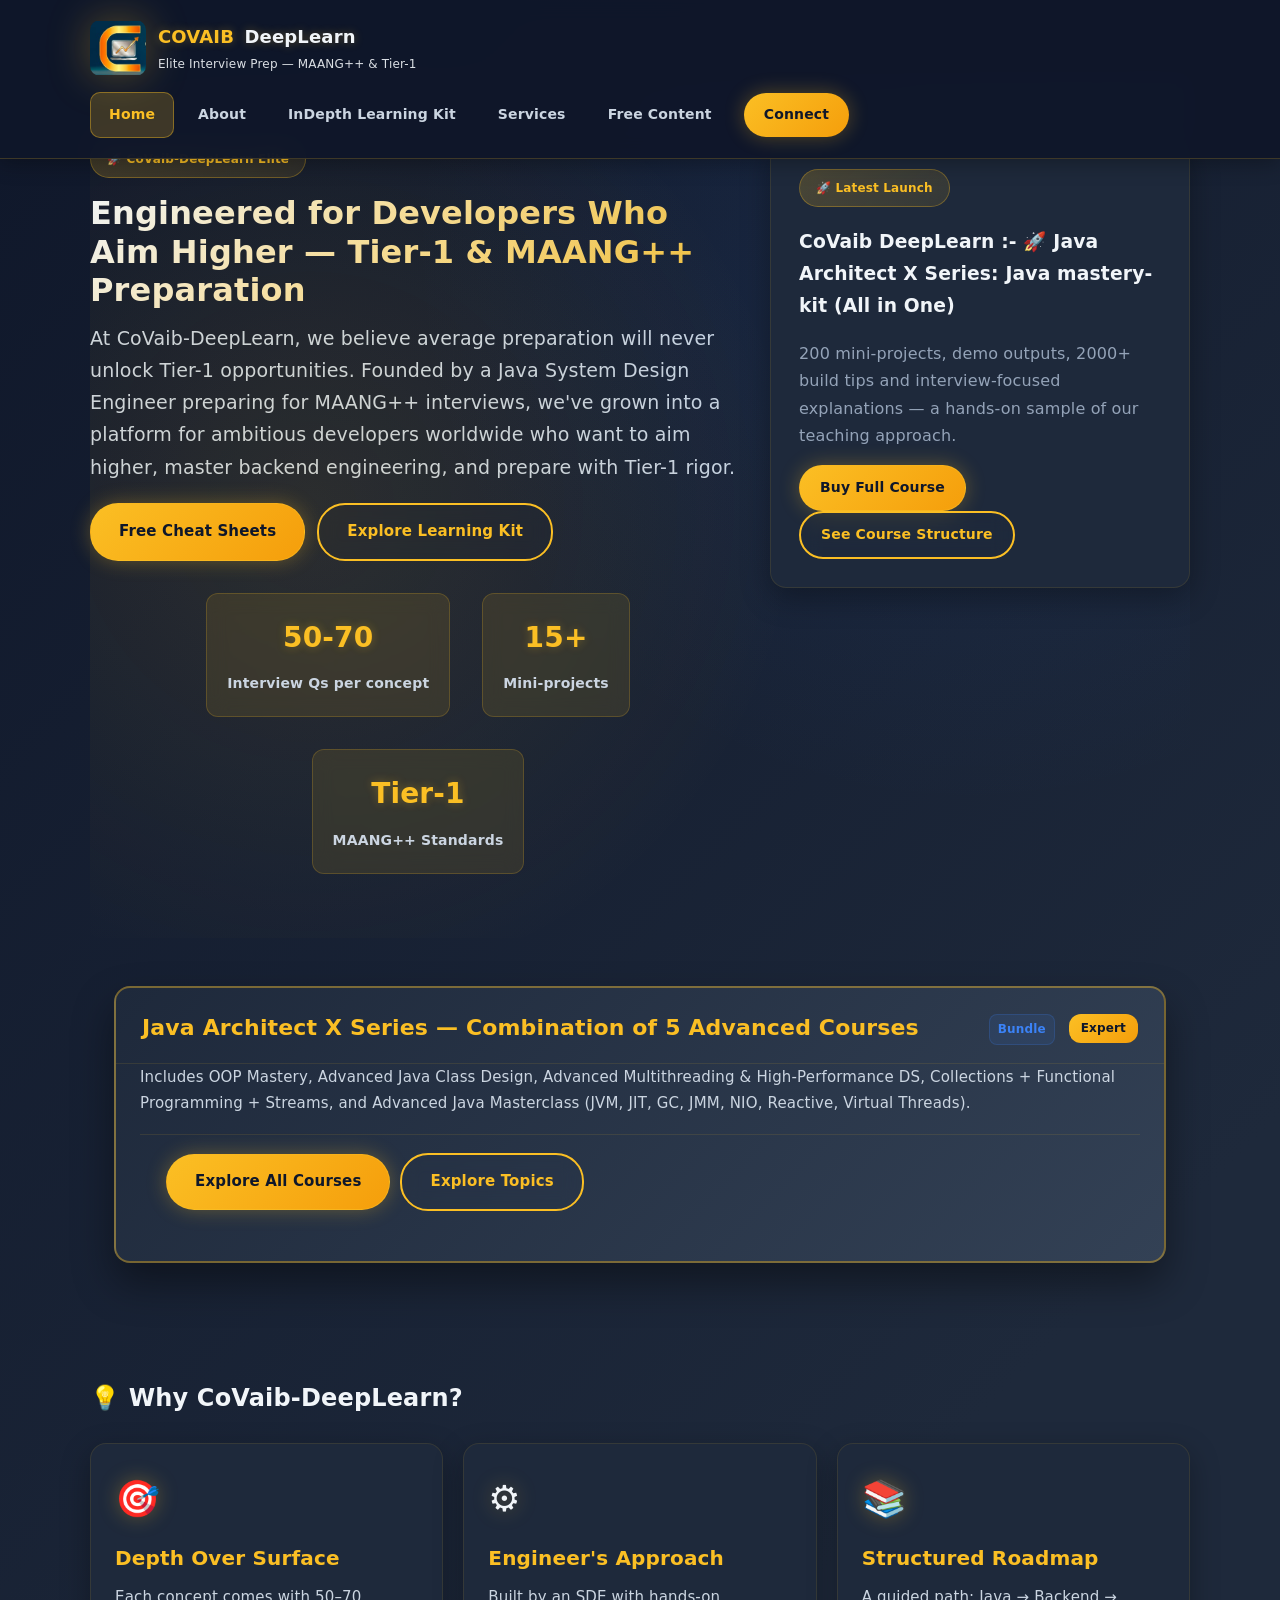
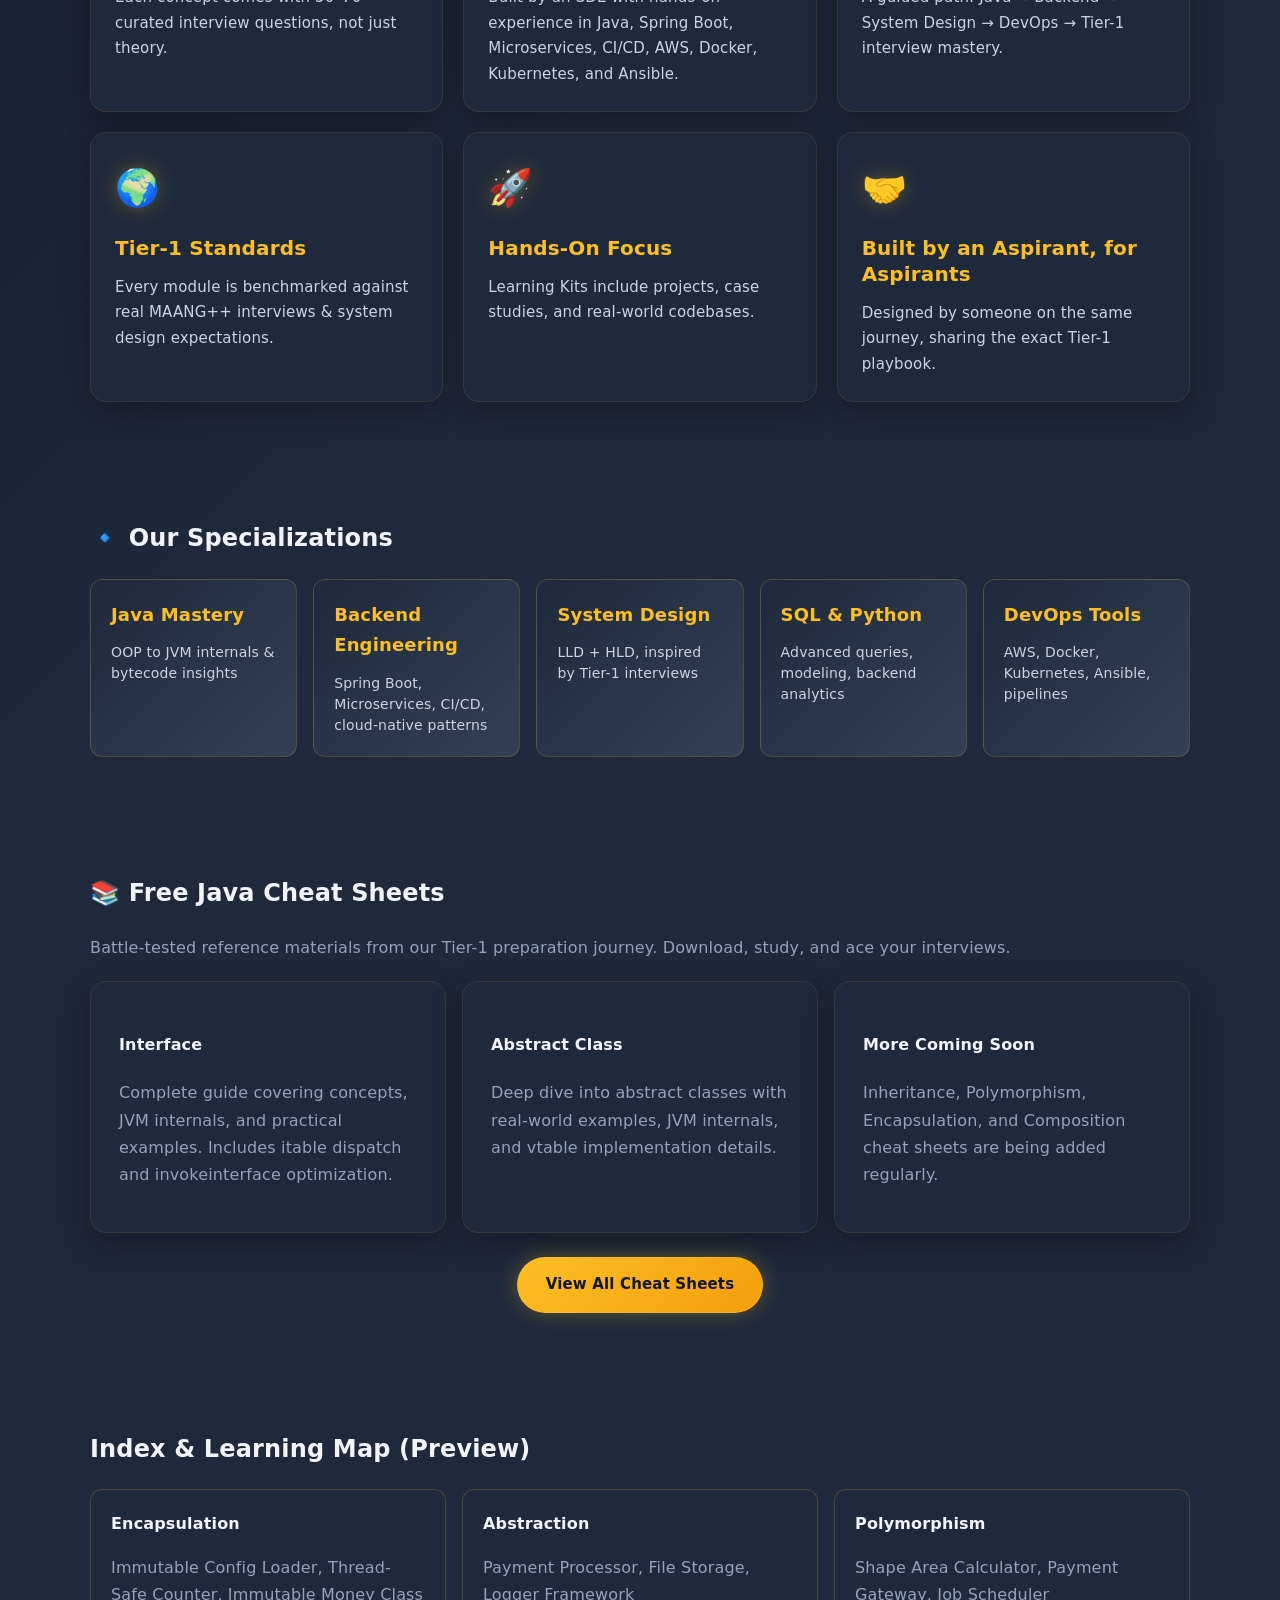
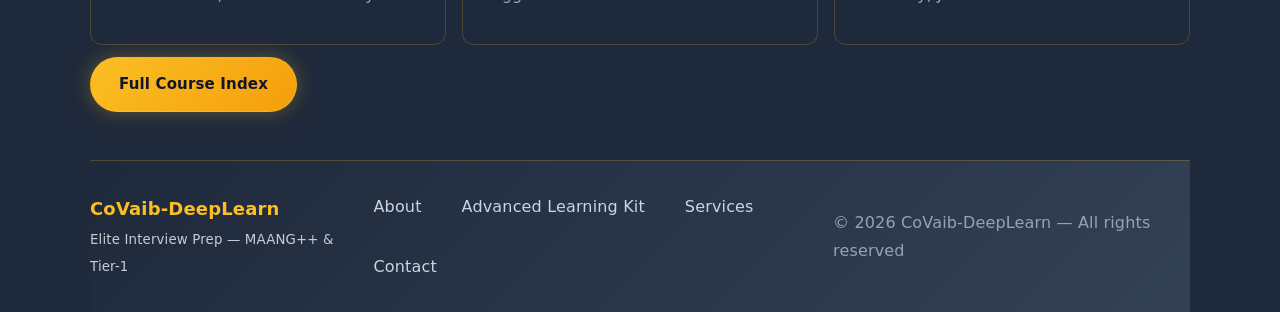
==== commit c650e8f8: "Remove limited time offer banner from all pages" ====
--- a/index.html
+++ b/index.html
@@ -29,16 +29,6 @@
       </nav>
     </div>
   </header>
-
-  <div class="offer-banner" id="offerBanner">
-    <div class="inner">
-      <div class="marquee-content">
-        <span>🔥 Limited Time Offer: Use <span class="offer-code">8MWPB9I</span> for <strong>90% off</strong> on all courses till December 2025.</span>
-        <span>🔥 Limited Time Offer: Use <span class="offer-code">8MWPB9I</span> for <strong>90% off</strong> on all courses till December 2025.</span>
-      </div>
-      <button class="offer-close" id="offerClose" aria-label="Close offer">✕</button>
-    </div>
-  </div>
 
   <main>
     <!-- HERO -->
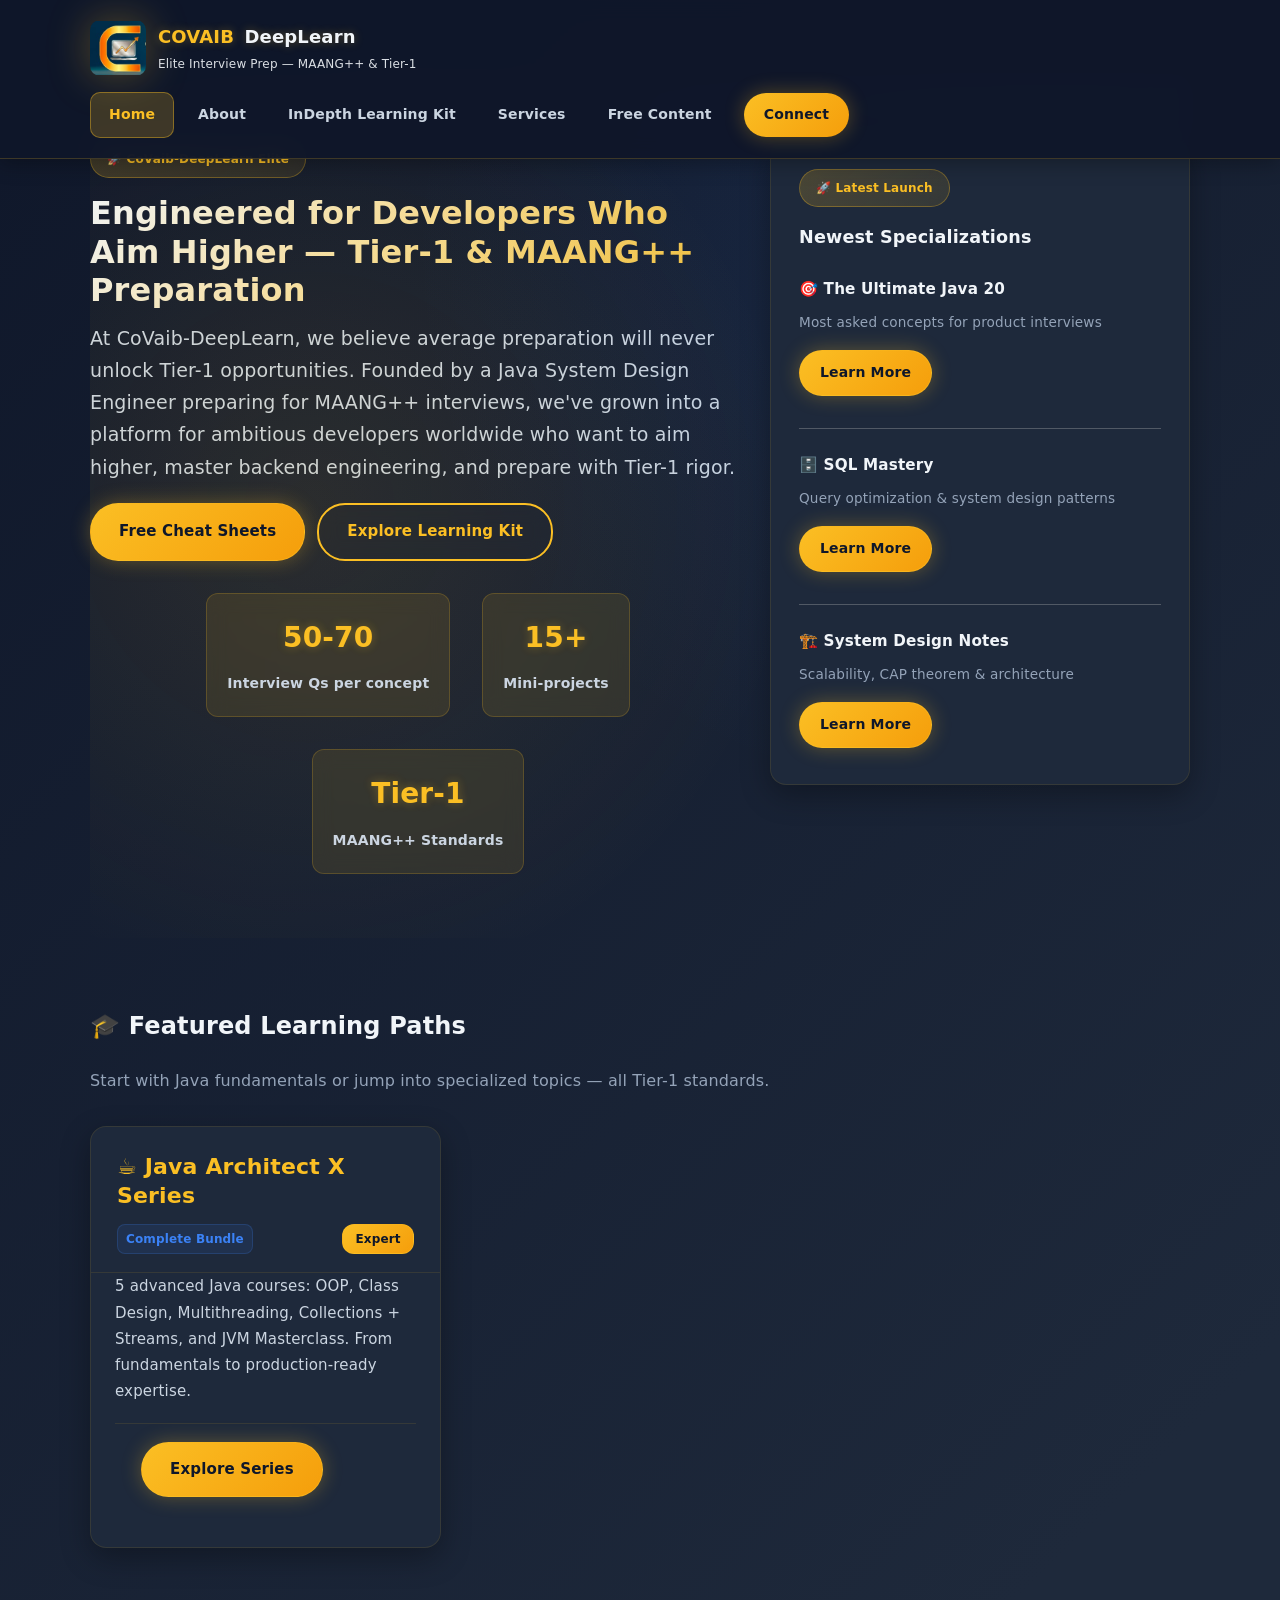
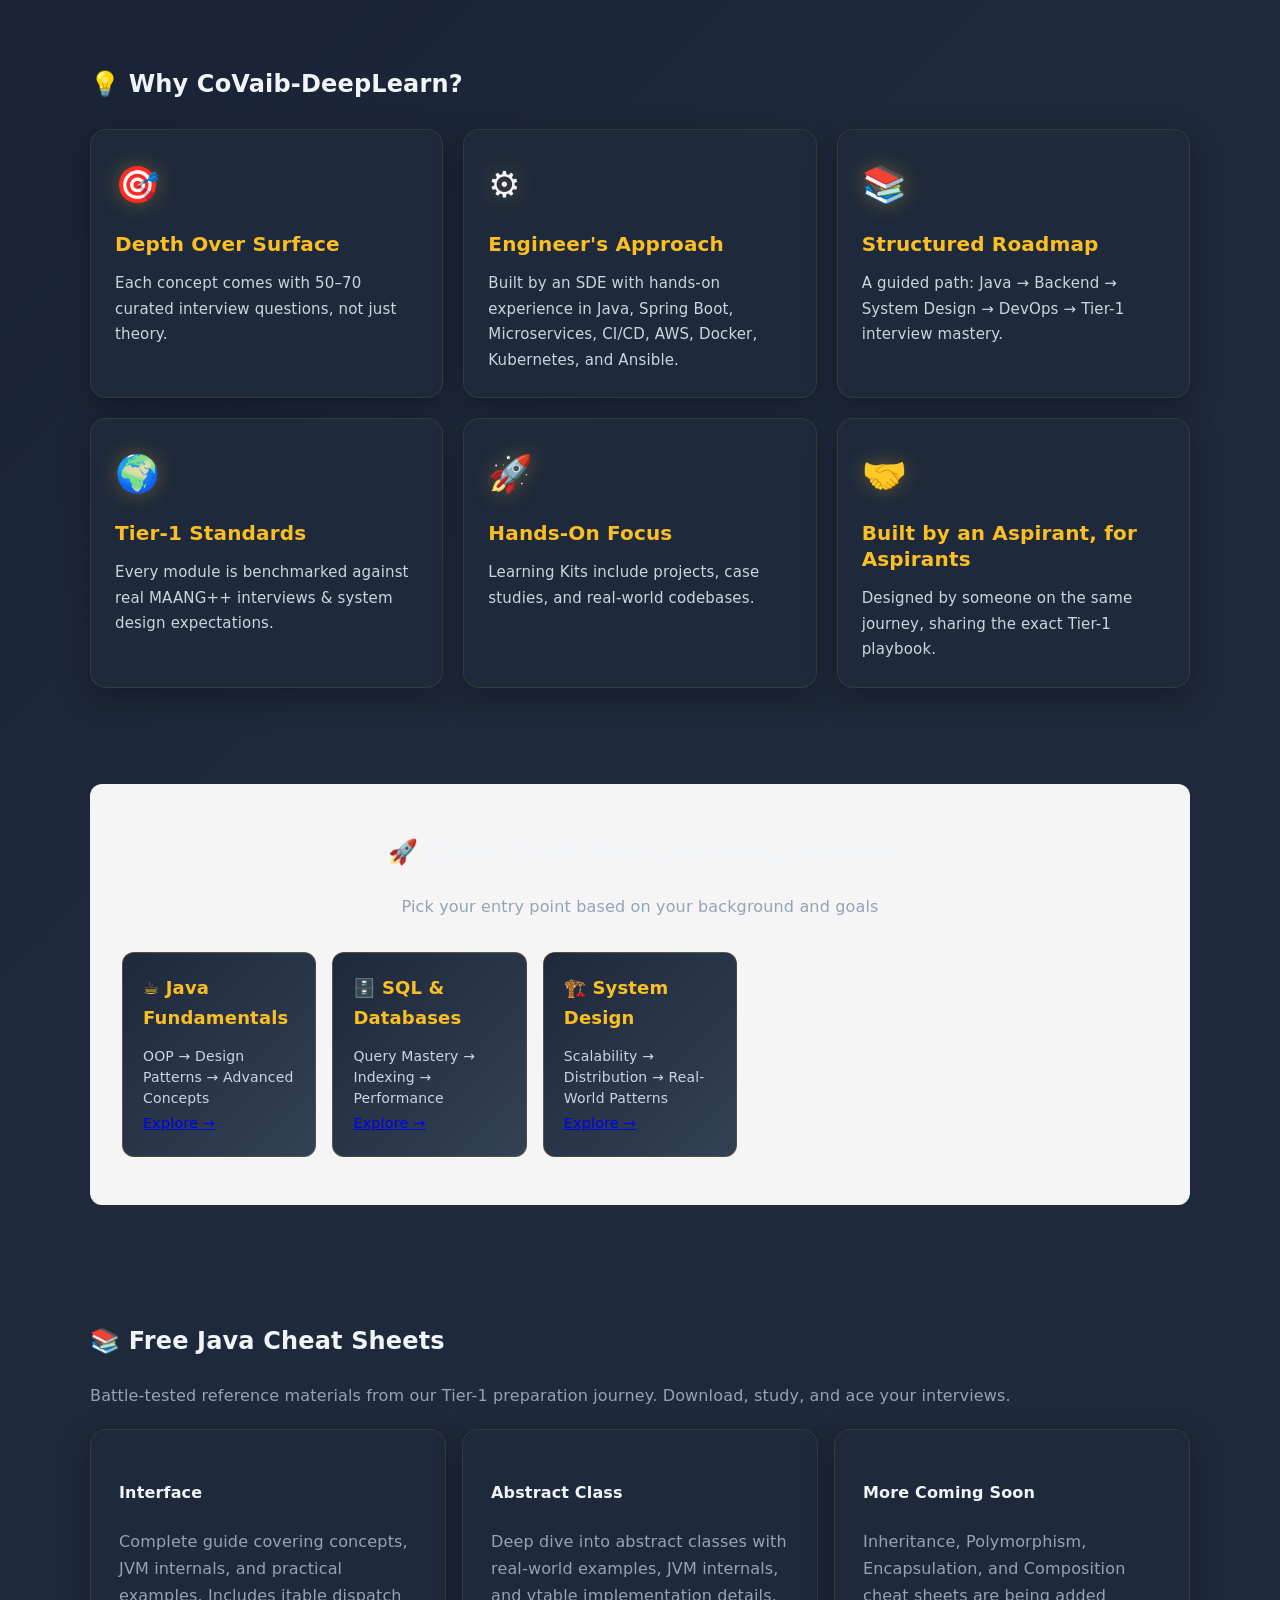
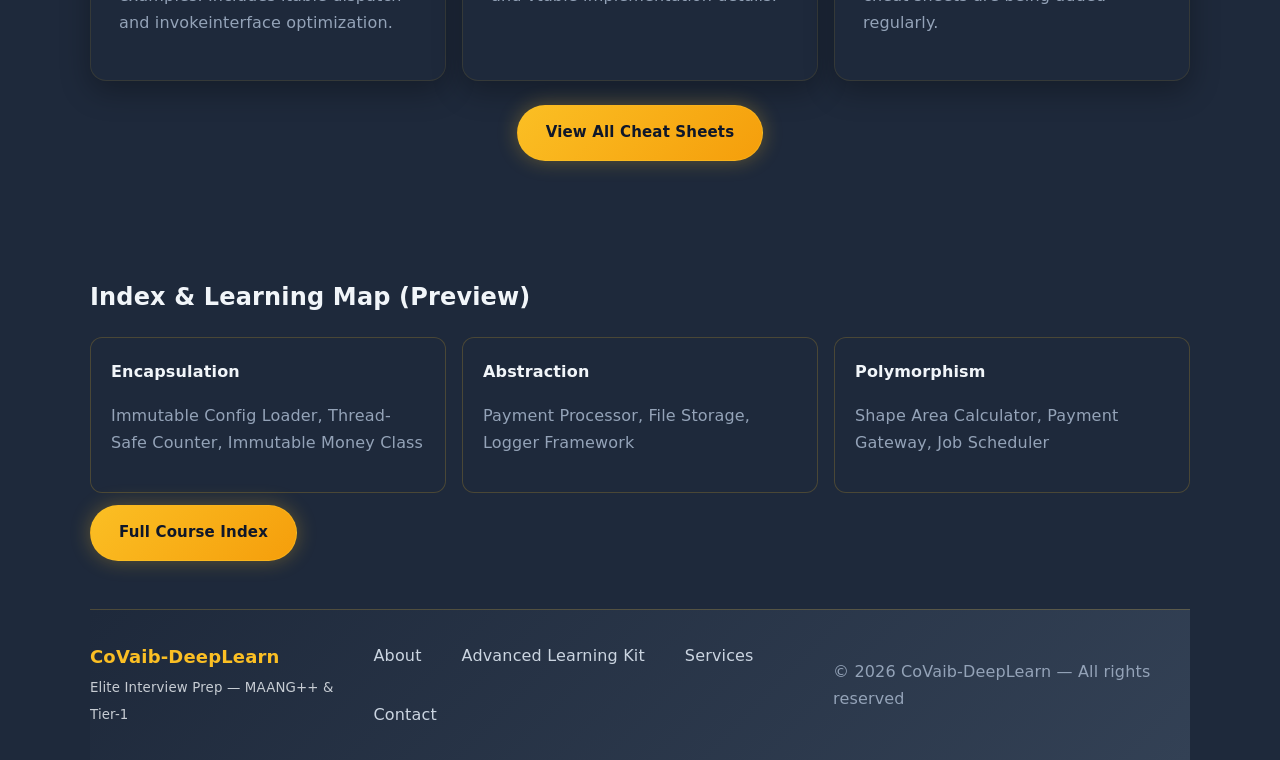
==== commit 4c6f0b59: "Update home page: Add Latest Launch with SQL/System Design/Java 20, remove redundant sections, impro" ====
--- a/index.html
+++ b/index.html
@@ -61,79 +61,43 @@
 
       <aside class="hero-right card">
         <span class="badge">🚀 Latest Launch</span>
-        <h3>CoVaib DeepLearn :- 🚀 Java Architect X Series: Java mastery-kit (All in One)</h3>
-        <p class="muted">200 mini-projects, demo outputs, 2000+ build tips and interview-focused explanations — a hands-on sample of our teaching approach.</p>
-        <div style="margin-top:12px">
-          <a class="btn small" href="https://shivaniofficial.gumroad.com/l/qqallm" target="_blank">Buy Full Course</a>
-          <a class="btn small ghost" href="courses.html">See Course Structure</a>
+        <h3 style="font-size: 1.1rem; margin: 1rem 0 1.5rem;">Newest Specializations</h3>
+        
+        <div style="margin-bottom: 1.5rem;">
+          <h4 style="margin: 0.5rem 0; font-size: 0.95rem;">🎯 The Ultimate Java 20</h4>
+          <p class="muted" style="font-size: 0.85rem; margin: 0.5rem 0;">Most asked concepts for product interviews</p>
+          <a class="btn small" href="courses.html#live-course" style="display: inline-block; margin-top: 0.5rem;">Learn More</a>
+        </div>
+        
+        <div style="margin-bottom: 1.5rem; padding-top: 1rem; border-top: 1px solid rgba(200,200,200,0.3);">
+          <h4 style="margin: 0.5rem 0; font-size: 0.95rem;">🗄️ SQL Mastery</h4>
+          <p class="muted" style="font-size: 0.85rem; margin: 0.5rem 0;">Query optimization & system design patterns</p>
+          <a class="btn small" href="courses.html#advanced-topics" style="display: inline-block; margin-top: 0.5rem;">Learn More</a>
+        </div>
+        
+        <div style="padding-top: 1rem; border-top: 1px solid rgba(200,200,200,0.3);">
+          <h4 style="margin: 0.5rem 0; font-size: 0.95rem;">🏗️ System Design Notes</h4>
+          <p class="muted" style="font-size: 0.85rem; margin: 0.5rem 0;">Scalability, CAP theorem & architecture</p>
+          <a class="btn small" href="courses.html#advanced-topics" style="display: inline-block; margin-top: 0.5rem;">Learn More</a>
         </div>
       </aside>
     </section>
 
-    <!-- FEATURED BUNDLE: JAVA ARCHITECT X SERIES -->
-    <section class="content-section" id="architect-x-series">
-      <div class="wrap">
-        <div class="content-card featured">
+    <!-- FEATURED COURSES -->
+    <section class="wrap section">
+      <h2>🎓 Featured Learning Paths</h2>
+      <p class="muted" style="margin-bottom: 2rem;">Start with Java fundamentals or jump into specialized topics — all Tier-1 standards.</p>
+      <div class="content-grid">
+        <div class="content-card">
           <div class="content-header">
-            <h3>Java Architect X Series — Combination of 5 Advanced Courses</h3>
-            <span class="content-type">Bundle</span>
-            <span class="difficulty-badge">Expert</span>
+            <h3>☕ Java Architect X Series</h3>
+            <span class="content-type">Complete Bundle</span>
+            <span class="difficulty-badge expert">Expert</span>
           </div>
           <div class="content-preview">
-            <p class="muted">Includes OOP Mastery, Advanced Java Class Design, Advanced Multithreading & High-Performance DS, Collections + Functional Programming + Streams, and Advanced Java Masterclass (JVM, JIT, GC, JMM, NIO, Reactive, Virtual Threads).</p>
-            <div class="content-actions">
-              <a class="btn primary" href="courses.html">Explore All Courses</a>
-              <a class="btn ghost explore-toggle" data-target="#bundleTopics">Explore Topics</a>
-            </div>
-            <div class="explore-content" id="bundleTopics">
-              <h4>OOP Course</h4>
-              <ul class="course-topics">
-                <li>Encapsulation</li>
-                <li>Inheritance</li>
-                <li>Polymorphism</li>
-                <li>Composition</li>
-                <li>Abstraction</li>
-              </ul>
-              <h4 style="margin-top:12px">Advanced Java Class Design & Object Management</h4>
-              <ul class="course-topics">
-                <li>this, super & constructor chaining (JVM init order)</li>
-                <li>Copy constructor & object cloning (deep vs shallow)</li>
-                <li>Serialization vs cloning — tradeoffs</li>
-                <li>Singletons: enum, reflection & serialization-safe</li>
-                <li>final, finally, finalize — GC lifecycle</li>
-                <li>Covariance & contravariance</li>
-                <li>Immutable classes & collections</li>
-                <li>Marker interfaces (Serializable, Cloneable)</li>
-                <li>static keyword deep dive</li>
-                <li>Java String internals & performance</li>
-              </ul>
-              <h4 style="margin-top:12px">Advanced Multithreading, Concurrency & High-Performance DS</h4>
-              <ul class="course-topics">
-                <li>Threads, synchronization, locks, volatile</li>
-                <li>ExecutorService, Future & CompletableFuture</li>
-                <li>ForkJoin & work-stealing</li>
-                <li>Atomic & ThreadLocal</li>
-                <li>LRU Cache patterns</li>
-                <li>Skip List — ConcurrentSkipListMap/Set</li>
-                <li>Trie (prefix tree) concurrency</li>
-              </ul>
-              <h4 style="margin-top:12px">Collections, Functional Programming & Streams</h4>
-              <ul class="course-topics">
-                <li>List, Set, Map, Queue, Deque performance</li>
-                <li>Concurrent collections</li>
-                <li>Lambdas, method references, Optionals</li>
-                <li>Streams: intermediate vs terminal, collectors</li>
-                <li>Parallel streams, lazy evaluation</li>
-              </ul>
-              <h4 style="margin-top:12px">Advanced Java Masterclass</h4>
-              <ul class="course-topics">
-                <li>JVM Internals, Class Loading & Linking</li>
-                <li>GC Tuning & Log Analysis</li>
-                <li>JIT & HotSpot optimizations</li>
-                <li>Java Memory Model (JMM)</li>
-                <li>NIO, Async I/O, Reactive Programming</li>
-                <li>Advanced Concurrency & Virtual Threads (Java 21+)</li>
-              </ul>
+            <p>5 advanced Java courses: OOP, Class Design, Multithreading, Collections + Streams, and JVM Masterclass. From fundamentals to production-ready expertise.</p>
+            <div class="content-actions" style="margin-top: 1rem;">
+              <a class="btn primary" href="courses.html#live-course">Explore Series</a>
             </div>
           </div>
         </div>
@@ -177,29 +141,25 @@
       </div>
     </section>
 
-    <!-- SPECIALIZATIONS -->
-    <section class="wrap section">
-      <h2>🔹 Our Specializations</h2>
+    <!-- QUICK START -->
+    <section class="wrap section" style="background: #f5f5f5; padding: 3rem 2rem; border-radius: 12px; margin: 3rem auto;">
+      <h2 style="margin-top: 0; text-align: center;">🚀 Quick Start Your Learning Journey</h2>
+      <p class="muted" style="text-align: center; margin-bottom: 2rem;">Pick your entry point based on your background and goals</p>
       <div class="specializations-grid">
         <div class="spec-card">
-          <h3>Java Mastery</h3>
-          <p>OOP to JVM internals & bytecode insights</p>
+          <h3>☕ Java Fundamentals</h3>
+          <p>OOP → Design Patterns → Advanced Concepts</p>
+          <a href="courses.html#live-course" style="font-size: 0.9rem; text-decoration: underline;">Explore →</a>
         </div>
         <div class="spec-card">
-          <h3>Backend Engineering</h3>
-          <p>Spring Boot, Microservices, CI/CD, cloud-native patterns</p>
+          <h3>🗄️ SQL & Databases</h3>
+          <p>Query Mastery → Indexing → Performance</p>
+          <a href="courses.html#advanced-topics" style="font-size: 0.9rem; text-decoration: underline;">Explore →</a>
         </div>
         <div class="spec-card">
-          <h3>System Design</h3>
-          <p>LLD + HLD, inspired by Tier-1 interviews</p>
-        </div>
-        <div class="spec-card">
-          <h3>SQL & Python</h3>
-          <p>Advanced queries, modeling, backend analytics</p>
-        </div>
-        <div class="spec-card">
-          <h3>DevOps Tools</h3>
-          <p>AWS, Docker, Kubernetes, Ansible, pipelines</p>
+          <h3>🏗️ System Design</h3>
+          <p>Scalability → Distribution → Real-World Patterns</p>
+          <a href="courses.html#advanced-topics" style="font-size: 0.9rem; text-decoration: underline;">Explore →</a>
         </div>
       </div>
     </section>
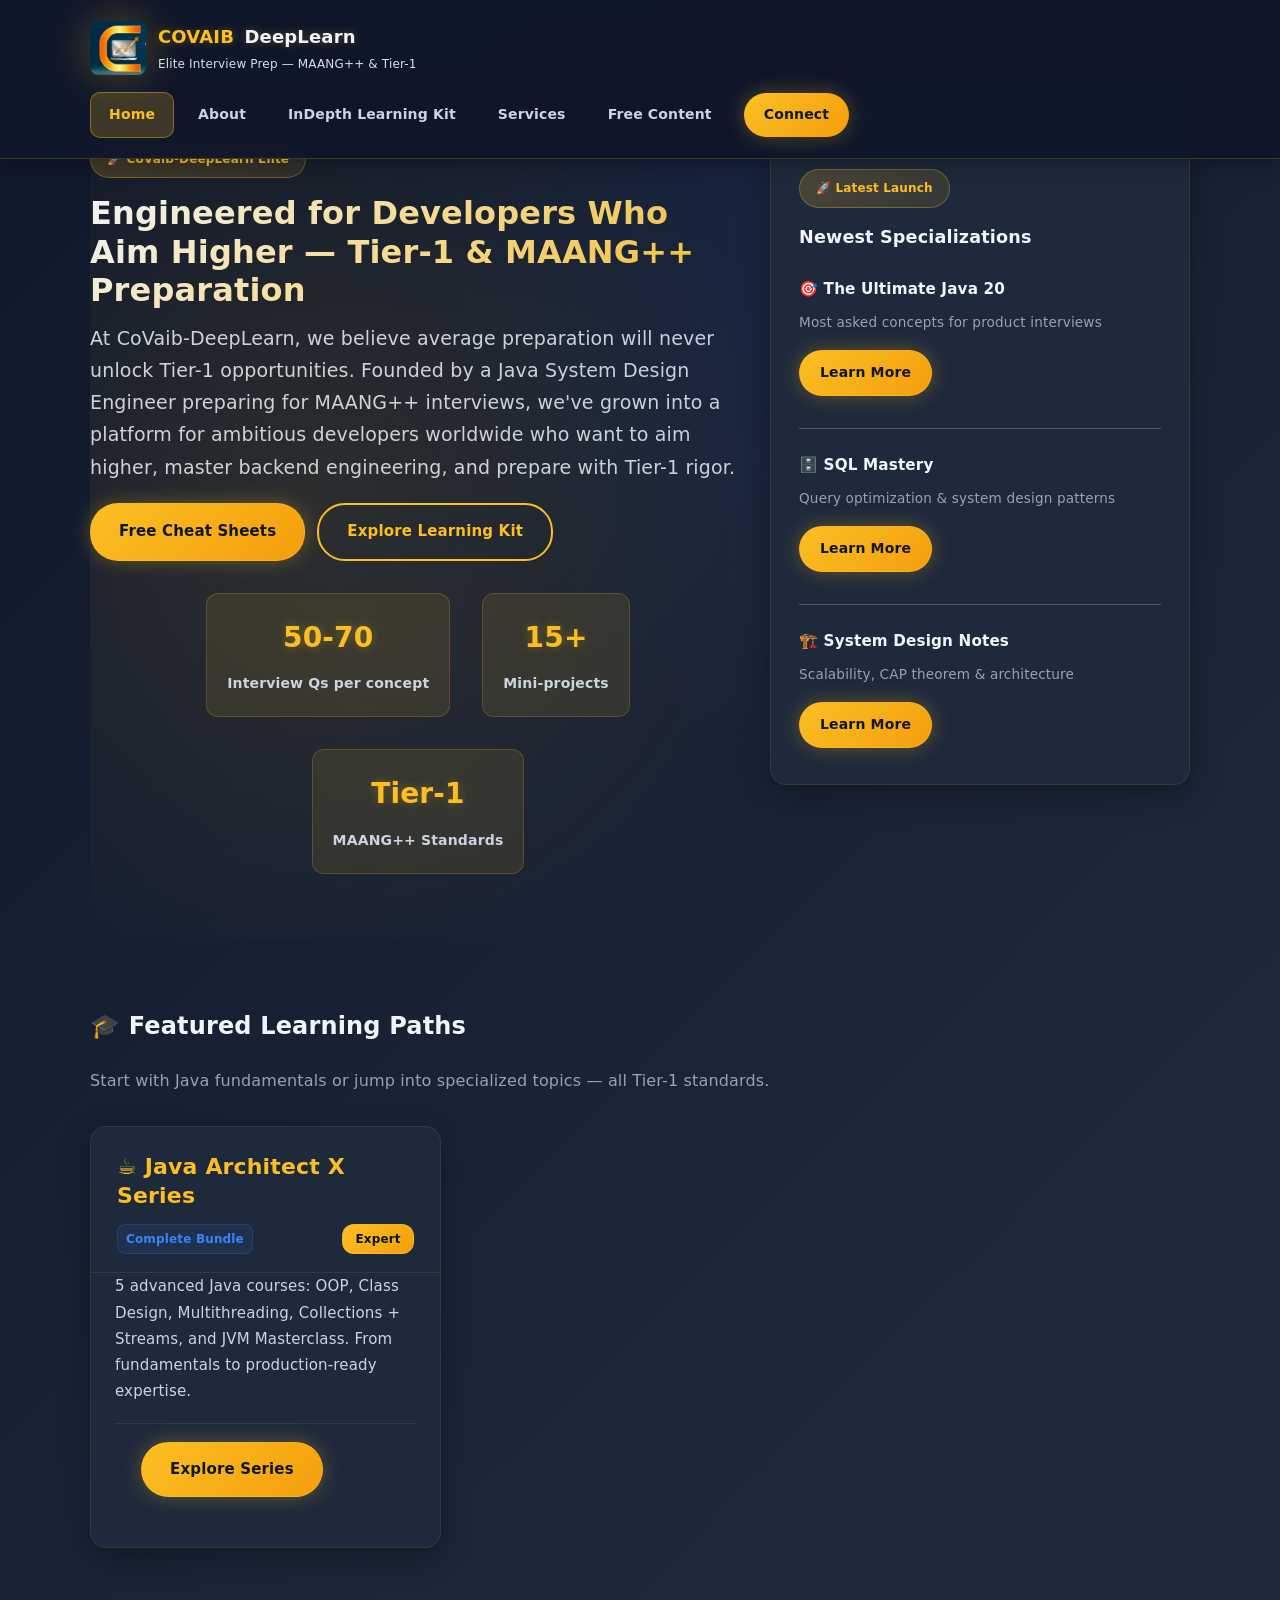
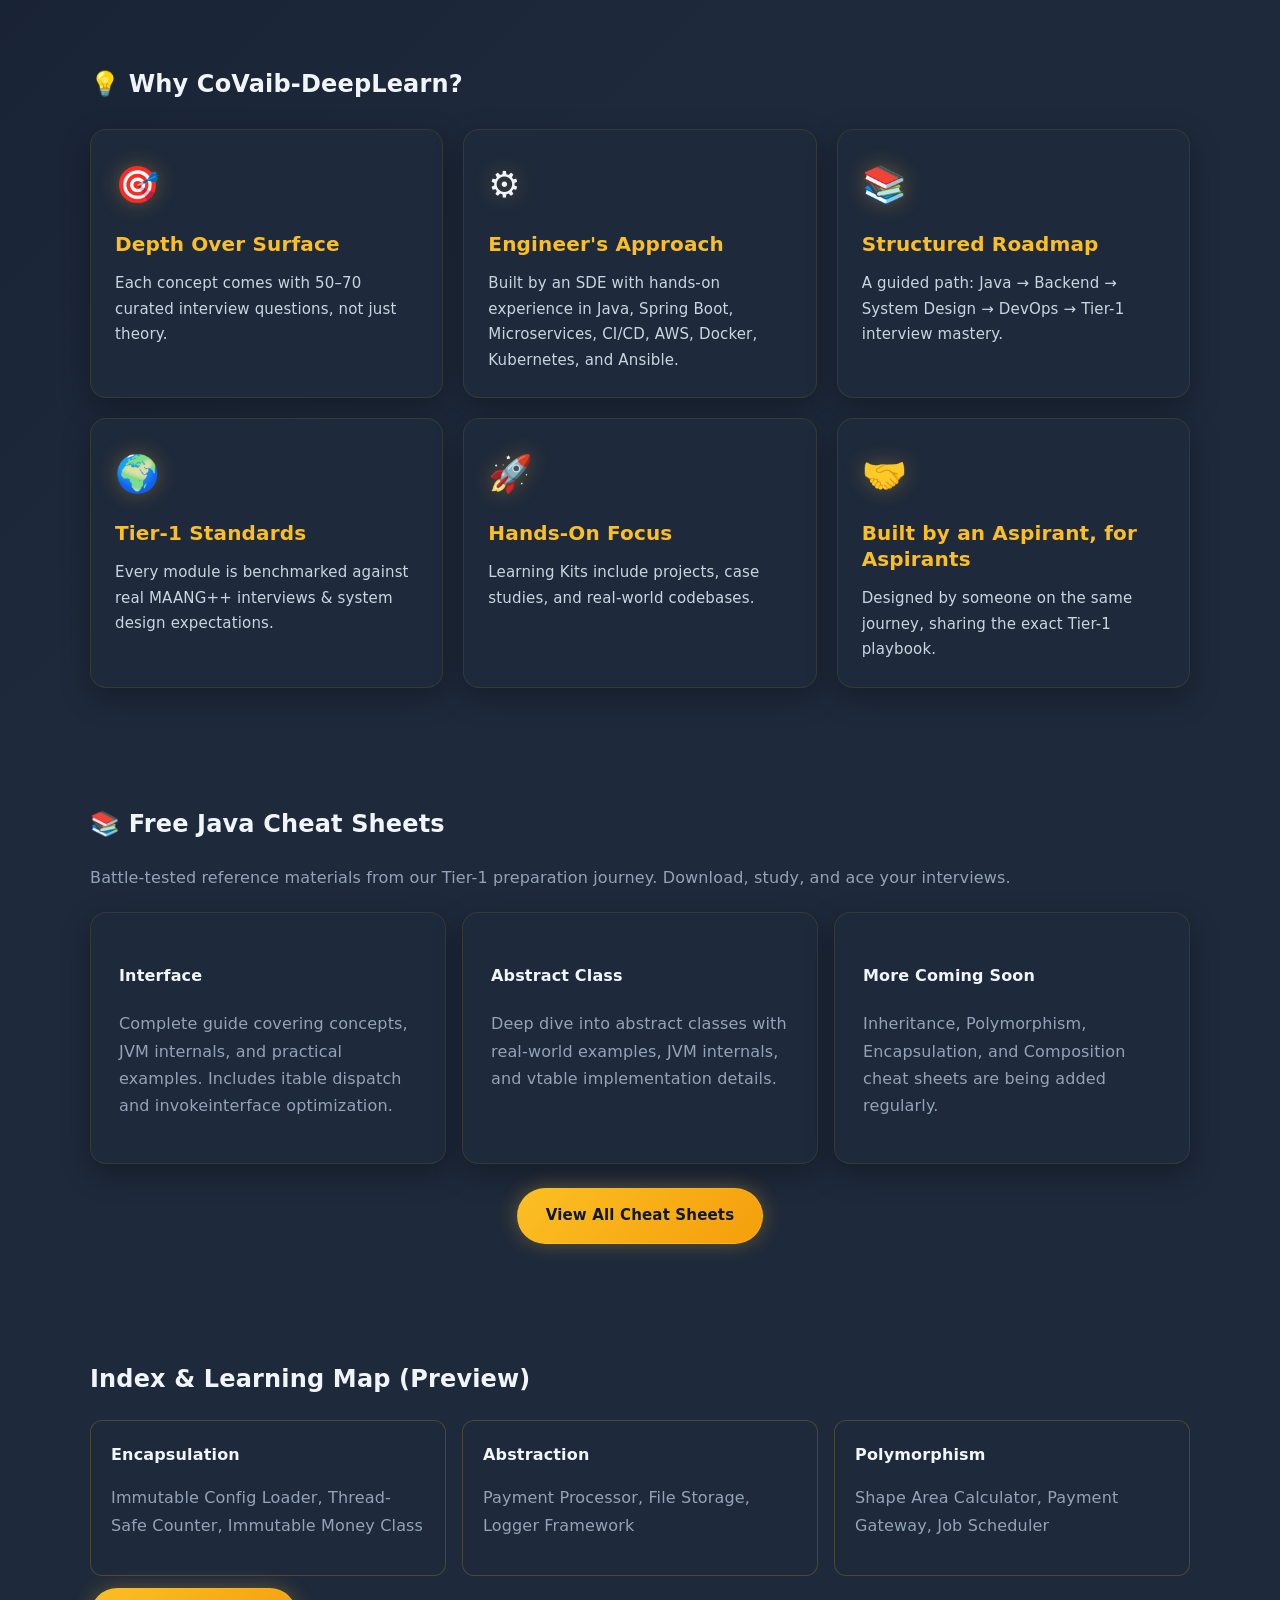
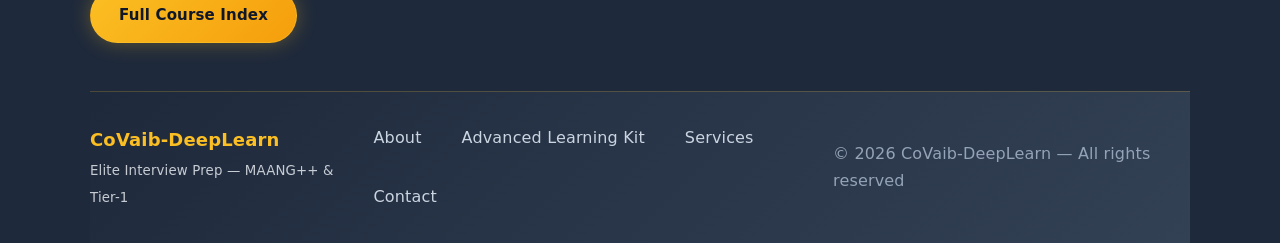
==== commit 5177bdfd: "Update courses and home page - refine course organization and content structure" ====
--- a/index.html
+++ b/index.html
@@ -141,28 +141,7 @@
       </div>
     </section>
 
-    <!-- QUICK START -->
-    <section class="wrap section" style="background: #f5f5f5; padding: 3rem 2rem; border-radius: 12px; margin: 3rem auto;">
-      <h2 style="margin-top: 0; text-align: center;">🚀 Quick Start Your Learning Journey</h2>
-      <p class="muted" style="text-align: center; margin-bottom: 2rem;">Pick your entry point based on your background and goals</p>
-      <div class="specializations-grid">
-        <div class="spec-card">
-          <h3>☕ Java Fundamentals</h3>
-          <p>OOP → Design Patterns → Advanced Concepts</p>
-          <a href="courses.html#live-course" style="font-size: 0.9rem; text-decoration: underline;">Explore →</a>
-        </div>
-        <div class="spec-card">
-          <h3>🗄️ SQL & Databases</h3>
-          <p>Query Mastery → Indexing → Performance</p>
-          <a href="courses.html#advanced-topics" style="font-size: 0.9rem; text-decoration: underline;">Explore →</a>
-        </div>
-        <div class="spec-card">
-          <h3>🏗️ System Design</h3>
-          <p>Scalability → Distribution → Real-World Patterns</p>
-          <a href="courses.html#advanced-topics" style="font-size: 0.9rem; text-decoration: underline;">Explore →</a>
-        </div>
-      </div>
-    </section>
+    
 
     <!-- FREE CHEAT SHEETS -->
     <section id="cheat-sheets" class="wrap section">
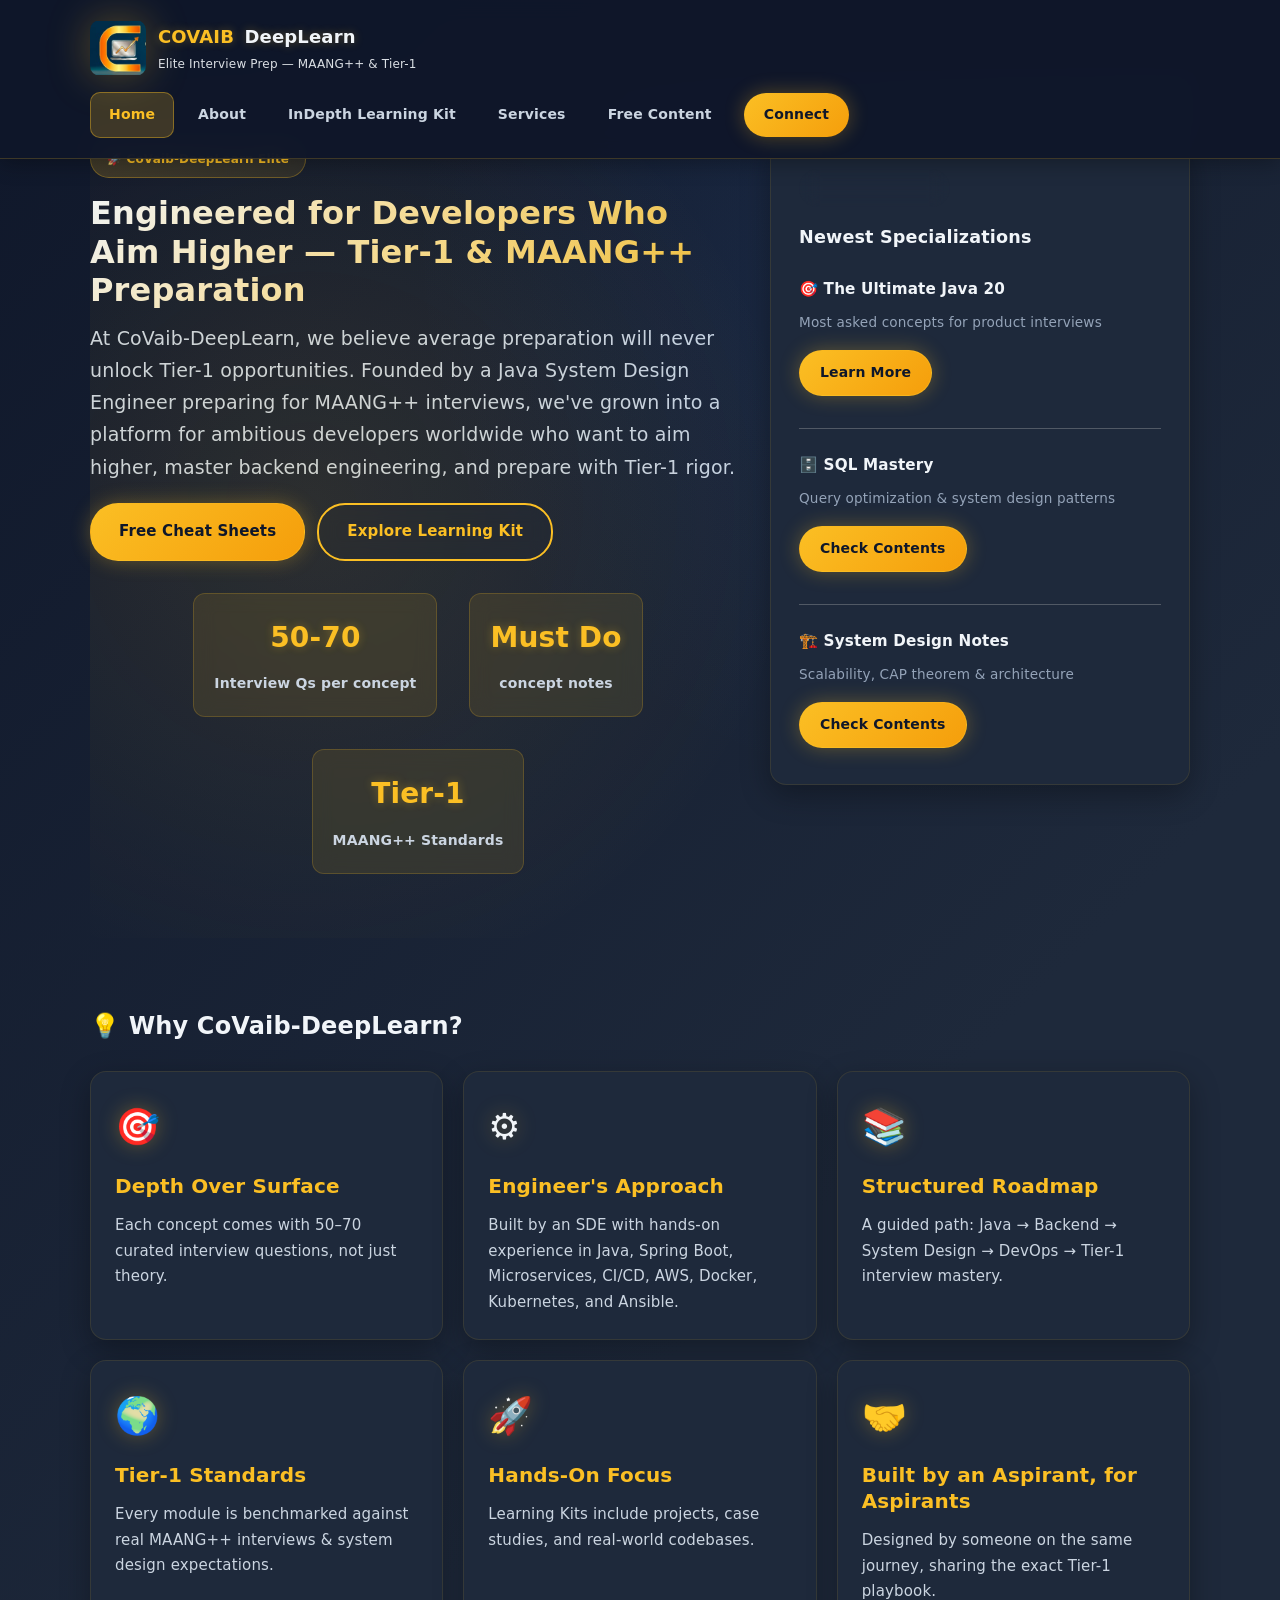
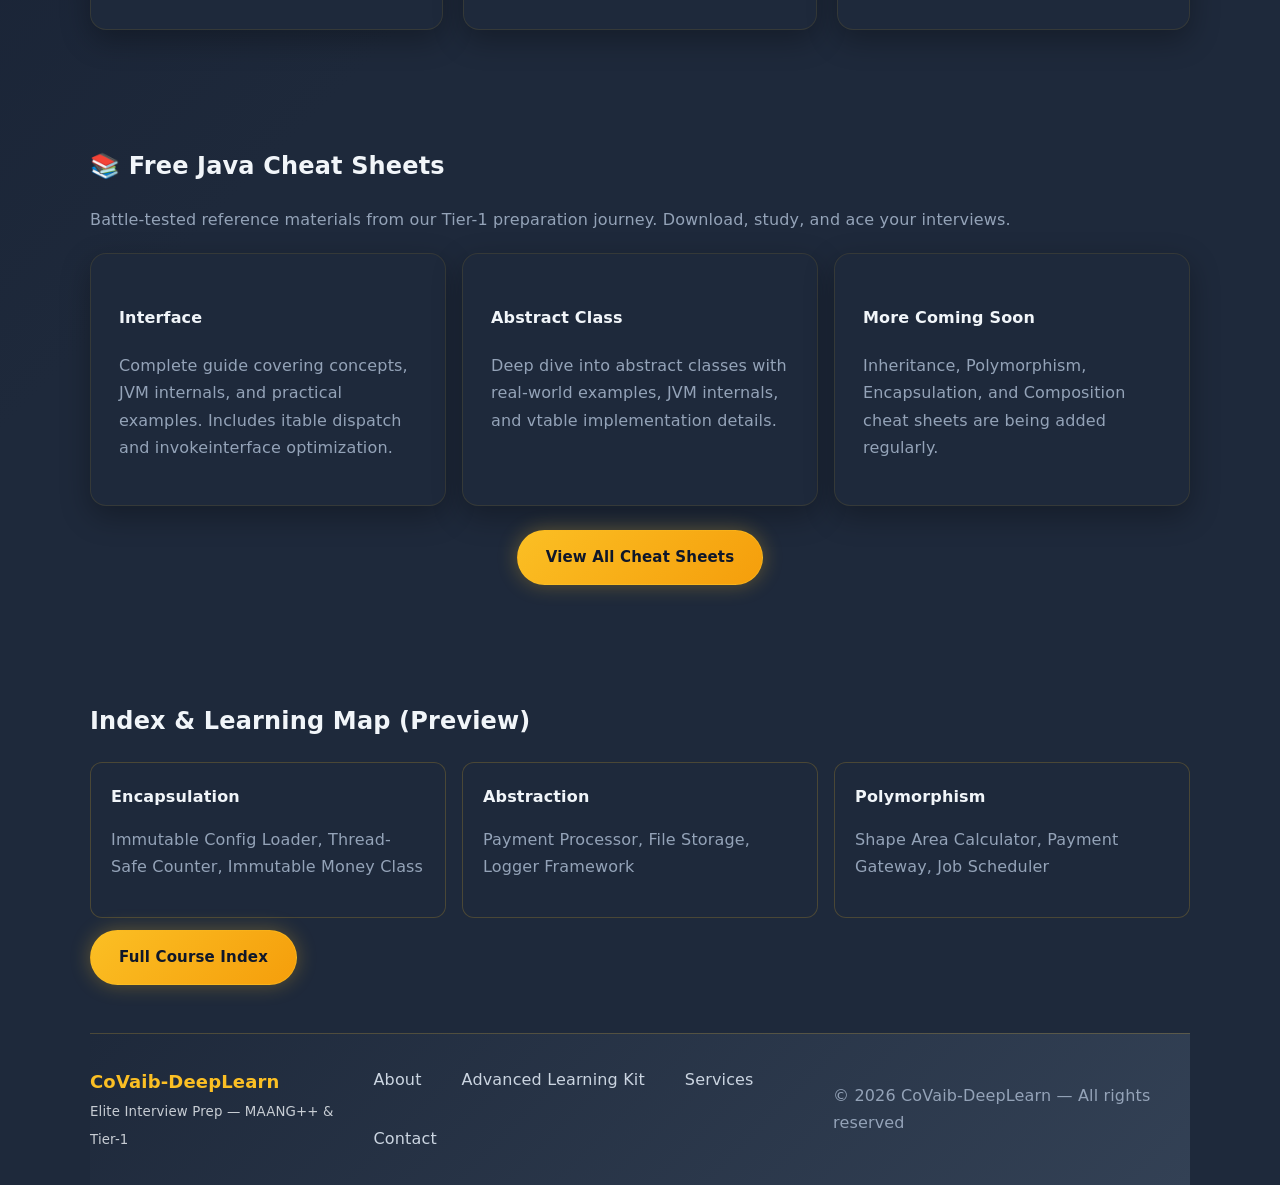
==== commit f1eb8bd9: "updating syllabus pages" ====
--- a/index.html
+++ b/index.html
@@ -1,13 +1,16 @@
 <!doctype html>
 <html lang="en">
+
 <head>
   <meta charset="utf-8" />
   <meta name="viewport" content="width=device-width,initial-scale=1" />
   <title>CoVaib-DeepLearn — Elite Tier-1 Interview Prep</title>
-  <meta name="description" content="CoVaib-DeepLearn — Java, System Design, Microservices, Spring Boot, Advanced SQL. Learn with project-backed Tier-1 rigor." />
+  <meta name="description"
+    content="CoVaib-DeepLearn — Java, System Design, Microservices, Spring Boot, Advanced SQL. Learn with project-backed Tier-1 rigor." />
   <link rel="stylesheet" href="assets/style.css" />
   <link rel="icon" href="assets/Logo.jpg" />
 </head>
+
 <body>
   <header class="site-header">
     <div class="wrap header-inner">
@@ -36,7 +39,10 @@
       <div class="hero-left">
         <span class="badge">🚀 CoVaib-DeepLearn Elite</span>
         <h1>Engineered for Developers Who Aim Higher — Tier-1 & MAANG++ Preparation</h1>
-        <p class="lead">At CoVaib-DeepLearn, we believe average preparation will never unlock Tier-1 opportunities. Founded by a Java System Design Engineer preparing for MAANG++ interviews, we've grown into a platform for ambitious developers worldwide who want to aim higher, master backend engineering, and prepare with Tier-1 rigor.</p>
+        <p class="lead">At CoVaib-DeepLearn, we believe average preparation will never unlock Tier-1 opportunities.
+          Founded by a Java System Design Engineer preparing for MAANG++ interviews, we've grown into a platform for
+          ambitious developers worldwide who want to aim higher, master backend engineering, and prepare with Tier-1
+          rigor.</p>
 
         <div class="actions">
           <a class="btn primary" href="cheat-sheets.html">Free Cheat Sheets</a>
@@ -49,8 +55,8 @@
             <span>Interview Qs per concept</span>
           </div>
           <div class="stat">
-            <strong>15+</strong>
-            <span>Mini-projects</span>
+            <strong>Must Do</strong>
+            <span>concept notes</span>
           </div>
           <div class="stat">
             <strong>Tier-1</strong>
@@ -62,47 +68,31 @@
       <aside class="hero-right card">
         <span class="badge">🚀 Latest Launch</span>
         <h3 style="font-size: 1.1rem; margin: 1rem 0 1.5rem;">Newest Specializations</h3>
-        
+
         <div style="margin-bottom: 1.5rem;">
           <h4 style="margin: 0.5rem 0; font-size: 0.95rem;">🎯 The Ultimate Java 20</h4>
           <p class="muted" style="font-size: 0.85rem; margin: 0.5rem 0;">Most asked concepts for product interviews</p>
-          <a class="btn small" href="courses.html#live-course" style="display: inline-block; margin-top: 0.5rem;">Learn More</a>
-        </div>
-        
+          <a class="btn small" href="courses.html#live-course" style="display: inline-block; margin-top: 0.5rem;">Learn
+            More</a>
+        </div>
+
         <div style="margin-bottom: 1.5rem; padding-top: 1rem; border-top: 1px solid rgba(200,200,200,0.3);">
           <h4 style="margin: 0.5rem 0; font-size: 0.95rem;">🗄️ SQL Mastery</h4>
           <p class="muted" style="font-size: 0.85rem; margin: 0.5rem 0;">Query optimization & system design patterns</p>
-          <a class="btn small" href="courses.html#advanced-topics" style="display: inline-block; margin-top: 0.5rem;">Learn More</a>
-        </div>
-        
+          <a class="btn small" href="sql.html" style="display: inline-block; margin-top: 0.5rem;">Check Contents</a>
+        </div>
+
         <div style="padding-top: 1rem; border-top: 1px solid rgba(200,200,200,0.3);">
           <h4 style="margin: 0.5rem 0; font-size: 0.95rem;">🏗️ System Design Notes</h4>
           <p class="muted" style="font-size: 0.85rem; margin: 0.5rem 0;">Scalability, CAP theorem & architecture</p>
-          <a class="btn small" href="courses.html#advanced-topics" style="display: inline-block; margin-top: 0.5rem;">Learn More</a>
+          <a class="btn small" href="systemdesign.html" style="display: inline-block; margin-top: 0.5rem;">Check
+            Contents</a>
         </div>
       </aside>
     </section>
 
     <!-- FEATURED COURSES -->
-    <section class="wrap section">
-      <h2>🎓 Featured Learning Paths</h2>
-      <p class="muted" style="margin-bottom: 2rem;">Start with Java fundamentals or jump into specialized topics — all Tier-1 standards.</p>
-      <div class="content-grid">
-        <div class="content-card">
-          <div class="content-header">
-            <h3>☕ Java Architect X Series</h3>
-            <span class="content-type">Complete Bundle</span>
-            <span class="difficulty-badge expert">Expert</span>
-          </div>
-          <div class="content-preview">
-            <p>5 advanced Java courses: OOP, Class Design, Multithreading, Collections + Streams, and JVM Masterclass. From fundamentals to production-ready expertise.</p>
-            <div class="content-actions" style="margin-top: 1rem;">
-              <a class="btn primary" href="courses.html#live-course">Explore Series</a>
-            </div>
-          </div>
-        </div>
-      </div>
-    </section>
+
 
     <!-- WHY COVAIB -->
     <section id="why-covaib" class="wrap section">
@@ -116,7 +106,8 @@
         <div class="feature-card">
           <div class="feature-icon">⚙️</div>
           <h3>Engineer's Approach</h3>
-          <p>Built by an SDE with hands-on experience in Java, Spring Boot, Microservices, CI/CD, AWS, Docker, Kubernetes, and Ansible.</p>
+          <p>Built by an SDE with hands-on experience in Java, Spring Boot, Microservices, CI/CD, AWS, Docker,
+            Kubernetes, and Ansible.</p>
         </div>
         <div class="feature-card">
           <div class="feature-icon">📚</div>
@@ -141,27 +132,31 @@
       </div>
     </section>
 
-    
+
 
     <!-- FREE CHEAT SHEETS -->
     <section id="cheat-sheets" class="wrap section">
       <h2>📚 Free Java Cheat Sheets</h2>
-      <p class="muted">Battle-tested reference materials from our Tier-1 preparation journey. Download, study, and ace your interviews.</p>
+      <p class="muted">Battle-tested reference materials from our Tier-1 preparation journey. Download, study, and ace
+        your interviews.</p>
 
       <div class="grid-3">
         <article class="card">
           <h4>Interface</h4>
-          <p class="muted">Complete guide covering concepts, JVM internals, and practical examples. Includes itable dispatch and invokeinterface optimization.</p>
+          <p class="muted">Complete guide covering concepts, JVM internals, and practical examples. Includes itable
+            dispatch and invokeinterface optimization.</p>
         </article>
 
         <article class="card">
           <h4>Abstract Class</h4>
-          <p class="muted">Deep dive into abstract classes with real-world examples, JVM internals, and vtable implementation details.</p>
+          <p class="muted">Deep dive into abstract classes with real-world examples, JVM internals, and vtable
+            implementation details.</p>
         </article>
 
         <article class="card">
           <h4>More Coming Soon</h4>
-          <p class="muted">Inheritance, Polymorphism, Encapsulation, and Composition cheat sheets are being added regularly.</p>
+          <p class="muted">Inheritance, Polymorphism, Encapsulation, and Composition cheat sheets are being added
+            regularly.</p>
         </article>
       </div>
 
@@ -214,51 +209,52 @@
   <script>
     document.getElementById('year').textContent = new Date().getFullYear();
     const backToTop = document.getElementById('backToTop');
-    window.addEventListener('scroll',()=>{
-      if(window.scrollY>300){backToTop.classList.add('show')}else{backToTop.classList.remove('show')}
+    window.addEventListener('scroll', () => {
+      if (window.scrollY > 300) { backToTop.classList.add('show') } else { backToTop.classList.remove('show') }
     });
     // offer banner close (persist for session) and dynamic positioning
-    (function(){
-      const banner=document.getElementById('offerBanner');
-      const close=document.getElementById('offerClose');
-      const body=document.body;
-      const header=document.querySelector('.site-header');
-      function updateBannerPosition(){
-        if(header&&banner){
-          const headerHeight=header.offsetHeight;
-          banner.style.top=headerHeight+'px';
+    (function () {
+      const banner = document.getElementById('offerBanner');
+      const close = document.getElementById('offerClose');
+      const body = document.body;
+      const header = document.querySelector('.site-header');
+      function updateBannerPosition() {
+        if (header && banner) {
+          const headerHeight = header.offsetHeight;
+          banner.style.top = headerHeight + 'px';
         }
       }
-      function updateBannerState(){
-        if(banner&&banner.style.display!=='none'){
+      function updateBannerState() {
+        if (banner && banner.style.display !== 'none') {
           body.classList.add('has-offer-banner');
           updateBannerPosition();
-        }else{
+        } else {
           body.classList.remove('has-offer-banner');
         }
       }
-      if(sessionStorage.getItem('offerDismissed')==='1'){
-        if(banner)banner.style.display='none';
-      }else{
+      if (sessionStorage.getItem('offerDismissed') === '1') {
+        if (banner) banner.style.display = 'none';
+      } else {
         body.classList.add('has-offer-banner');
       }
       updateBannerPosition();
       updateBannerState();
-      window.addEventListener('resize',updateBannerPosition);
-      close&&close.addEventListener('click',()=>{
-        if(banner)banner.style.display='none';
-        sessionStorage.setItem('offerDismissed','1');
+      window.addEventListener('resize', updateBannerPosition);
+      close && close.addEventListener('click', () => {
+        if (banner) banner.style.display = 'none';
+        sessionStorage.setItem('offerDismissed', '1');
         body.classList.remove('has-offer-banner');
       });
     })();
     // explore toggle
-    document.querySelectorAll('.explore-toggle').forEach(btn=>{
-      btn.addEventListener('click',()=>{
-        const sel=btn.getAttribute('data-target');
-        const panel=sel?document.querySelector(sel):btn.parentElement.nextElementSibling;
-        if(panel){panel.style.display=panel.style.display==='block'?'none':'block'}
+    document.querySelectorAll('.explore-toggle').forEach(btn => {
+      btn.addEventListener('click', () => {
+        const sel = btn.getAttribute('data-target');
+        const panel = sel ? document.querySelector(sel) : btn.parentElement.nextElementSibling;
+        if (panel) { panel.style.display = panel.style.display === 'block' ? 'none' : 'block' }
       })
     });
   </script>
 </body>
-</html>
+
+</html>
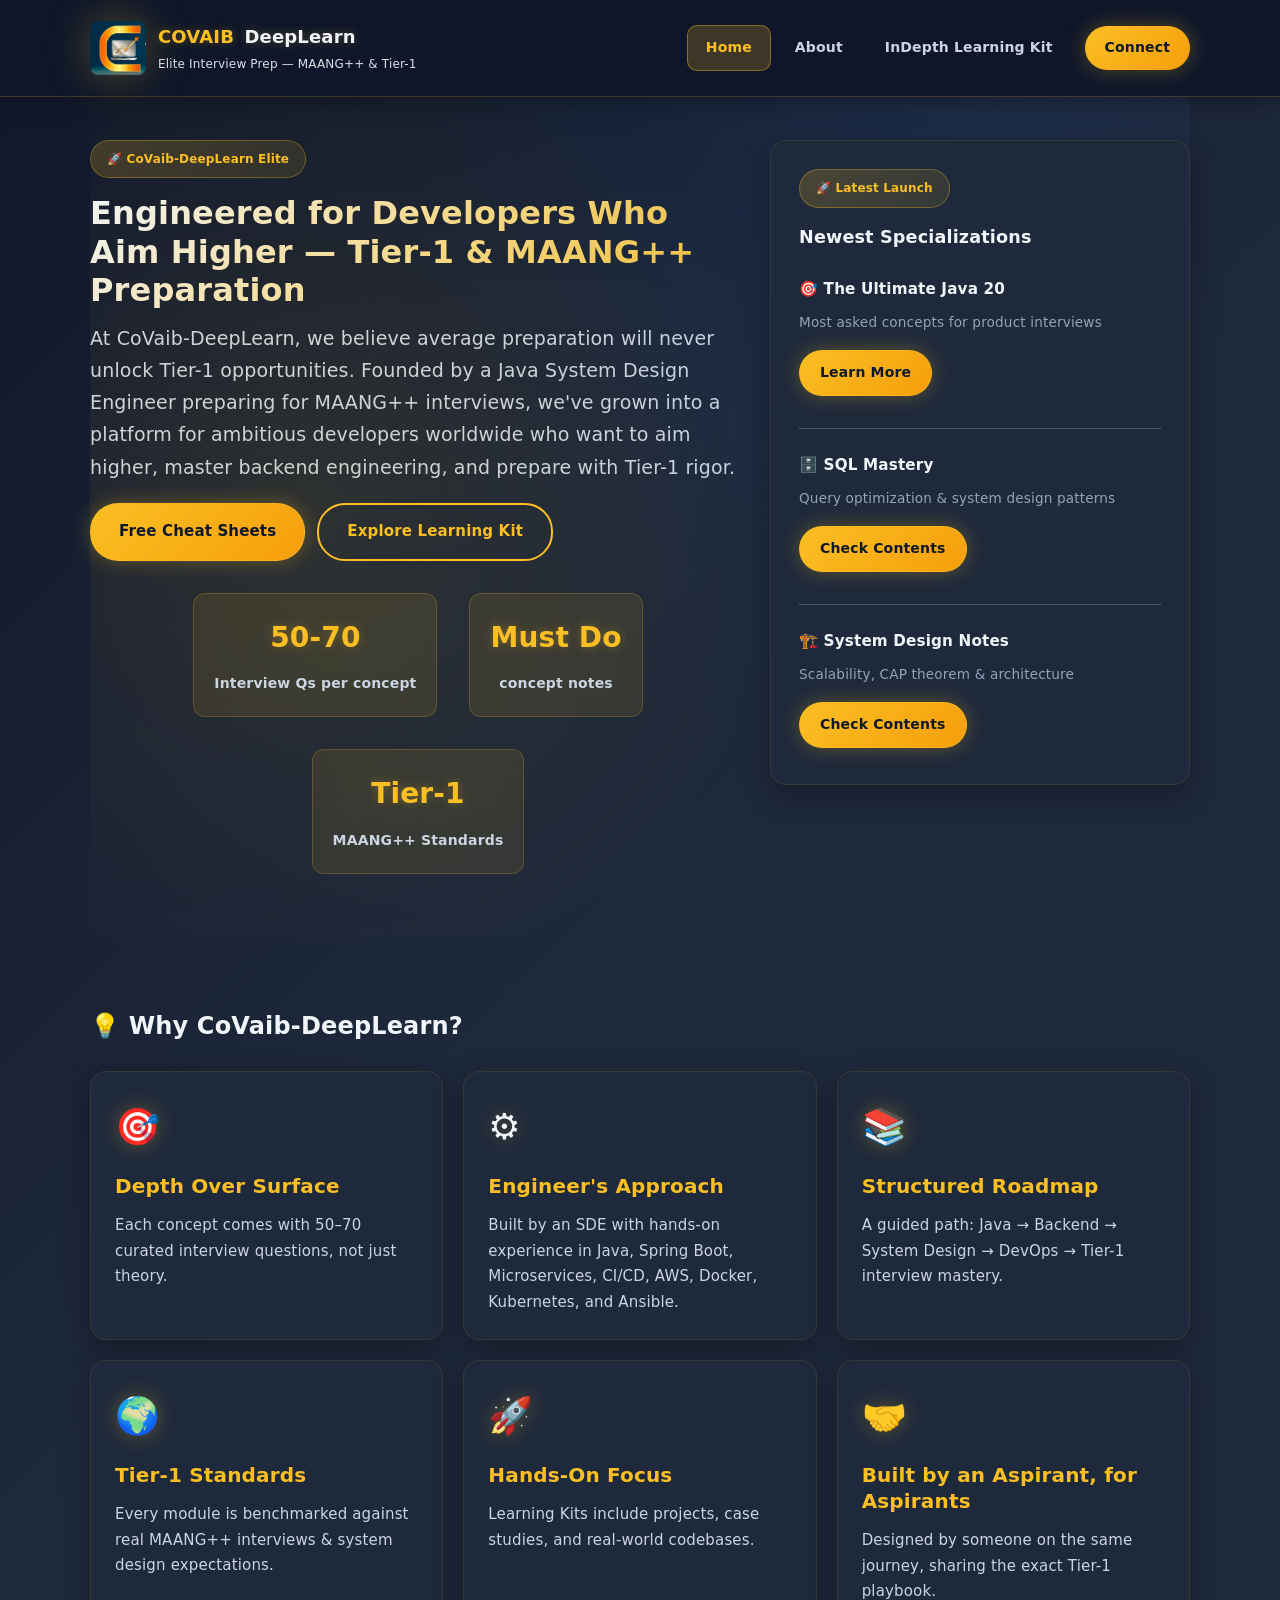
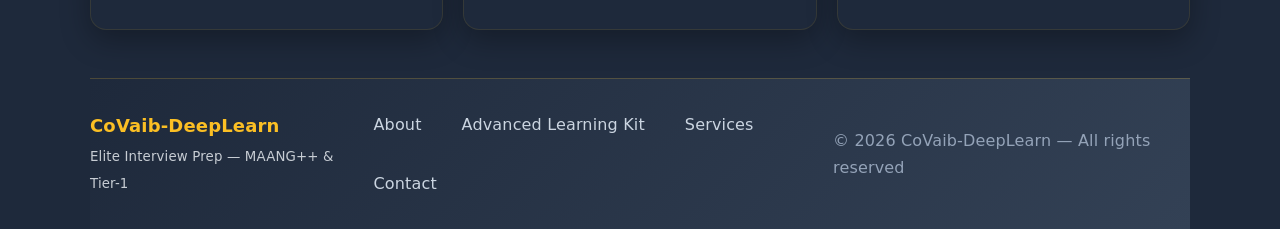
==== commit 5495a710: "refactor: Streamline website content by commenting out 'Services', 'Free Content', 'Mastery Kit', an" ====
--- a/index.html
+++ b/index.html
@@ -26,8 +26,8 @@
         <a href="index.html" aria-current="page">Home</a>
         <a href="about.html">About</a>
         <a href="courses.html">InDepth Learning Kit</a>
-        <a href="services.html">Services</a>
-        <a href="free-content.html">Free Content</a>
+        <!-- <a href="services.html">Services</a>
+        <a href="free-content.html">Free Content</a> -->
         <a href="contact.html" class="cta">Connect</a>
       </nav>
     </div>
@@ -135,57 +135,7 @@
 
 
     <!-- FREE CHEAT SHEETS -->
-    <section id="cheat-sheets" class="wrap section">
-      <h2>📚 Free Java Cheat Sheets</h2>
-      <p class="muted">Battle-tested reference materials from our Tier-1 preparation journey. Download, study, and ace
-        your interviews.</p>
-
-      <div class="grid-3">
-        <article class="card">
-          <h4>Interface</h4>
-          <p class="muted">Complete guide covering concepts, JVM internals, and practical examples. Includes itable
-            dispatch and invokeinterface optimization.</p>
-        </article>
-
-        <article class="card">
-          <h4>Abstract Class</h4>
-          <p class="muted">Deep dive into abstract classes with real-world examples, JVM internals, and vtable
-            implementation details.</p>
-        </article>
-
-        <article class="card">
-          <h4>More Coming Soon</h4>
-          <p class="muted">Inheritance, Polymorphism, Encapsulation, and Composition cheat sheets are being added
-            regularly.</p>
-        </article>
-      </div>
-
-      <div style="text-align:center;margin-top:24px">
-        <a class="btn primary" href="cheat-sheets.html">View All Cheat Sheets</a>
-      </div>
-    </section>
-
-    <!-- INDEX PREVIEW -->
-    <section class="wrap section">
-      <h2>Index & Learning Map (Preview)</h2>
-      <div class="index-grid">
-        <div class="index-card">
-          <strong>Encapsulation</strong>
-          <p class="muted">Immutable Config Loader, Thread-Safe Counter, Immutable Money Class</p>
-        </div>
-        <div class="index-card">
-          <strong>Abstraction</strong>
-          <p class="muted">Payment Processor, File Storage, Logger Framework</p>
-        </div>
-        <div class="index-card">
-          <strong>Polymorphism</strong>
-          <p class="muted">Shape Area Calculator, Payment Gateway, Job Scheduler</p>
-        </div>
-      </div>
-      <div style="margin-top:12px">
-        <a class="btn" href="courses.html">Full Course Index</a>
-      </div>
-    </section>
+
   </main>
 
   <footer class="site-footer">
